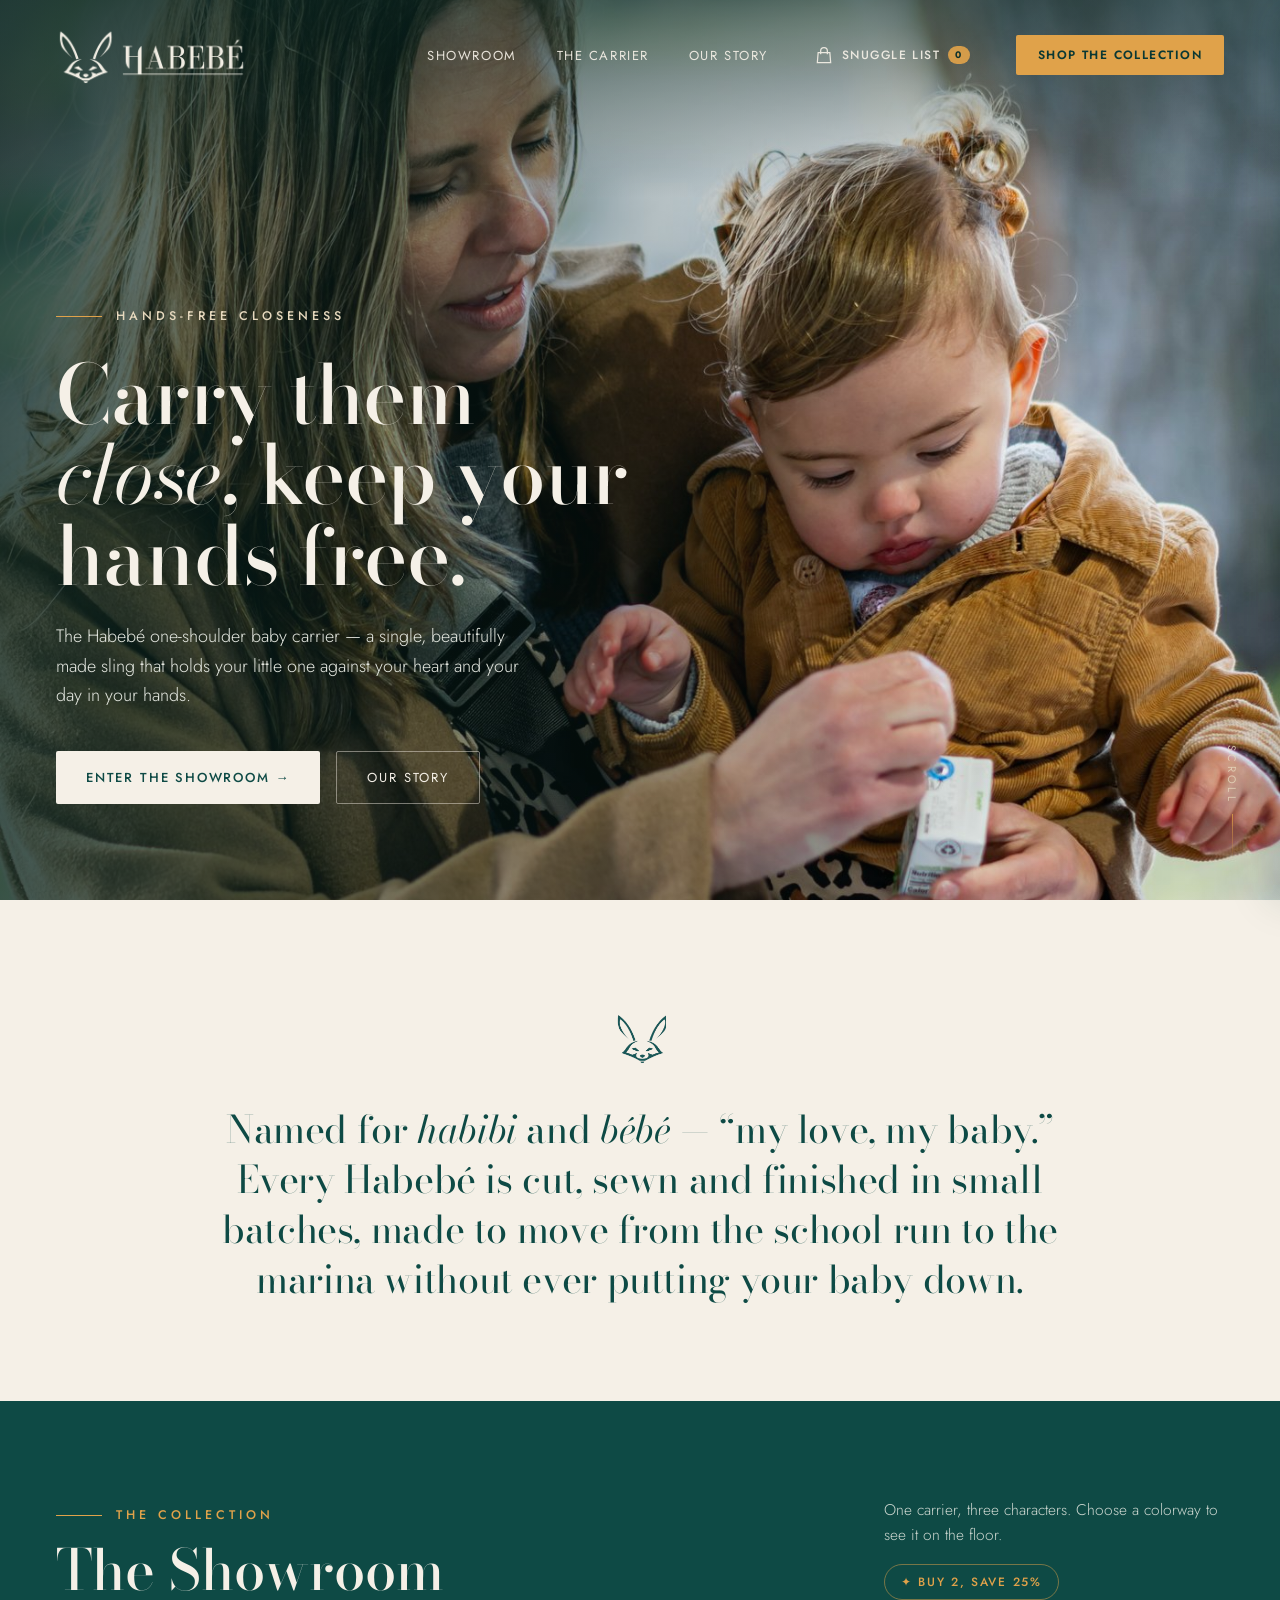
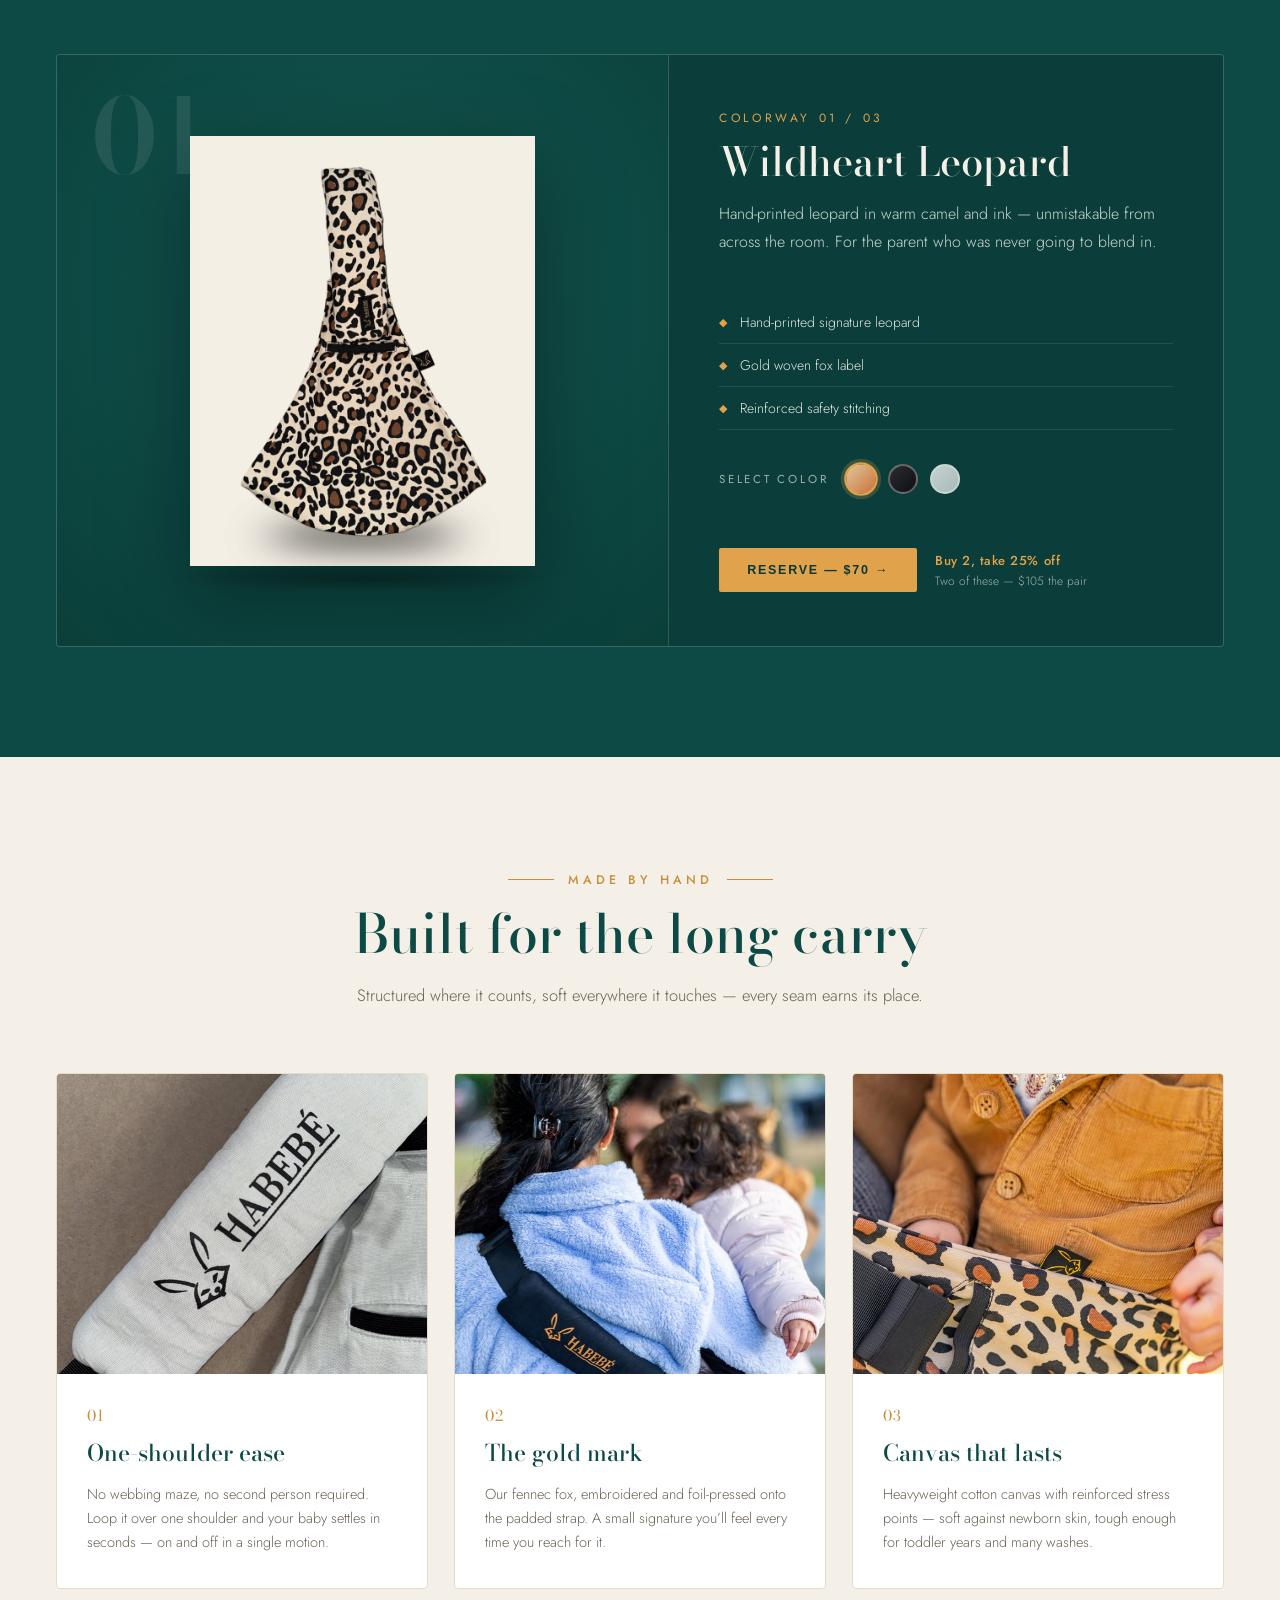
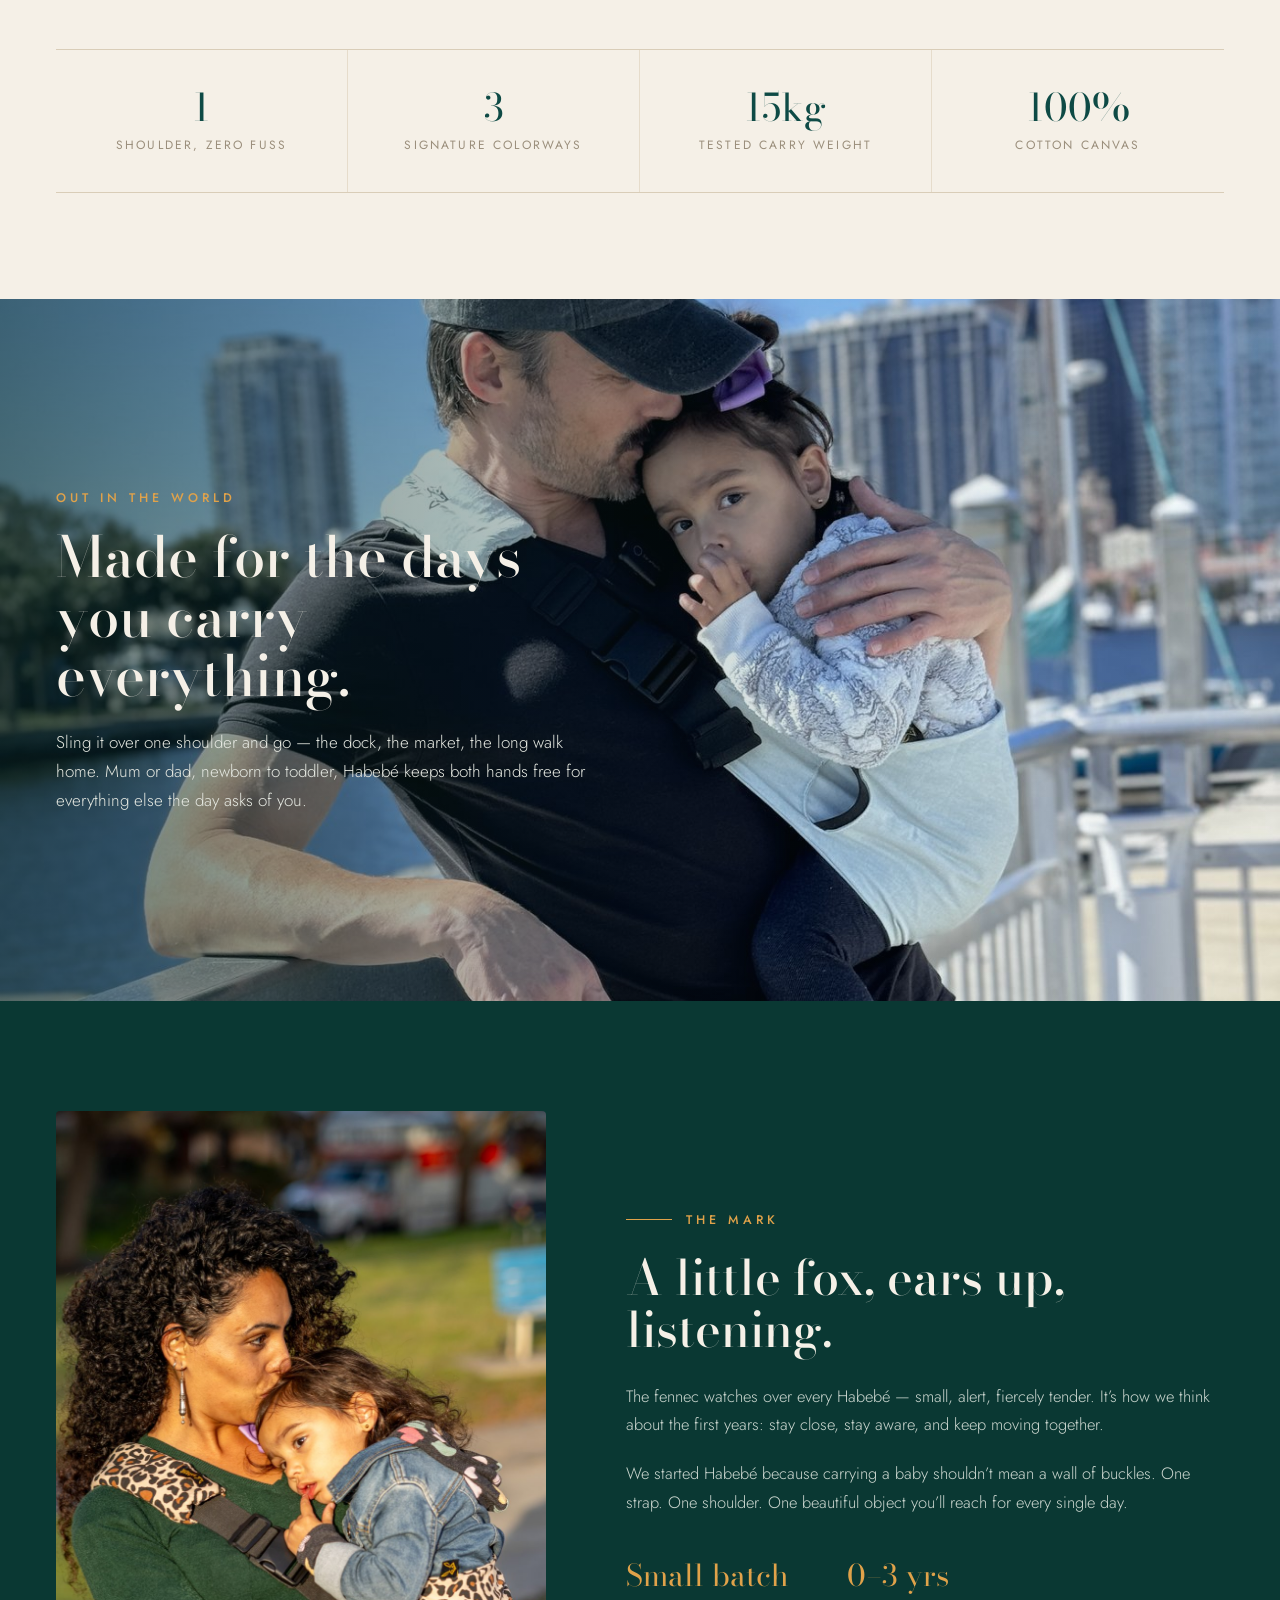
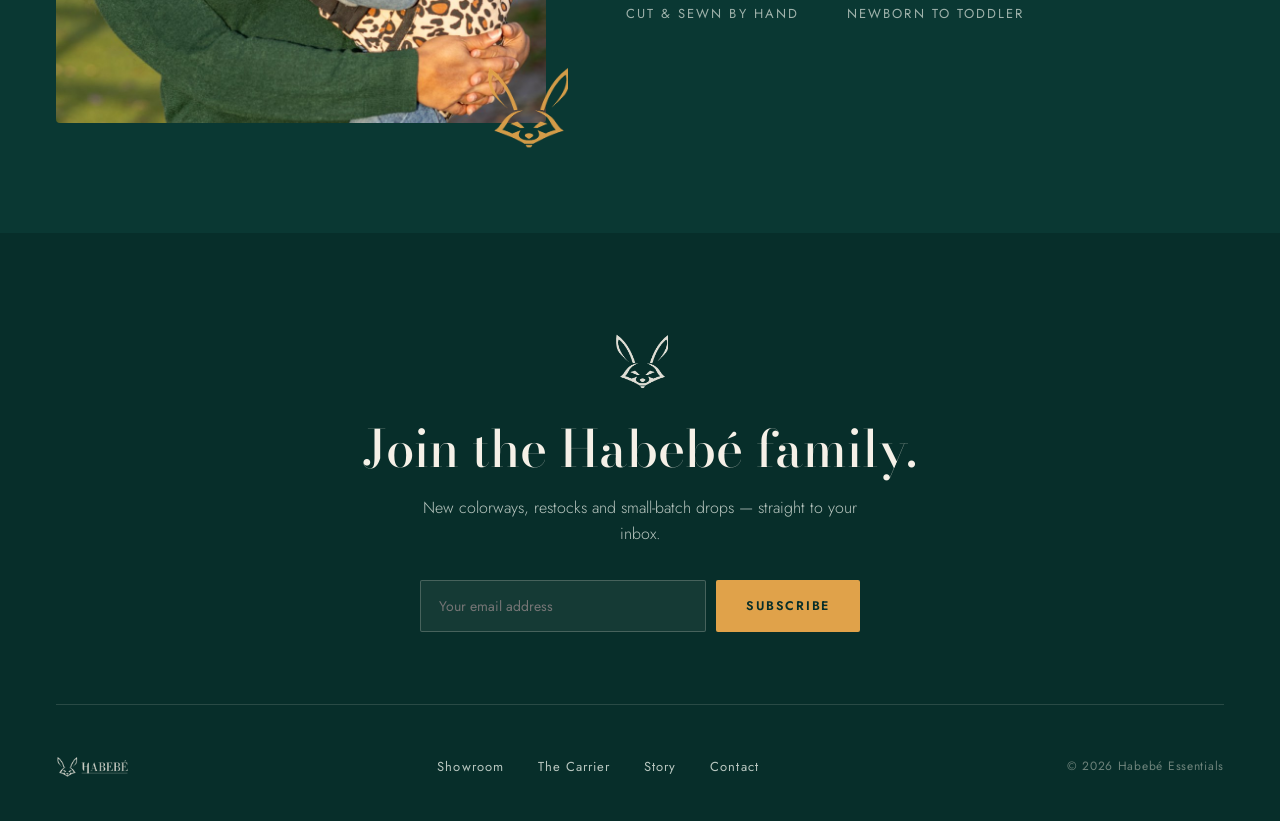
==== index.html @ 987163cb "Install Google Analytics tracking tag" ====
<!DOCTYPE html>
<html lang="en">
<head>
  <!-- Google tag (gtag.js) -->
  <script async src="https://www.googletagmanager.com/gtag/js?id=G-CSY55SZC2Z"></script>
  <script>
    window.dataLayer = window.dataLayer || [];
    function gtag(){dataLayer.push(arguments);}
    gtag('js', new Date());

    gtag('config', 'G-CSY55SZC2Z');
  </script>
  <meta charset="utf-8">
  <meta name="viewport" content="width=device-width, initial-scale=1.0">
  <title>Habebé Essentials | Premium Sling Baby Carriers</title>
  <meta name="description" content="Carry them close, keep your hands free. Discover the Habebé one-shoulder sling baby carrier, crafted in small batches from 100% natural cotton canvas.">
  <link rel="stylesheet" href="style.css">
</head>
<body>

  <!-- Sticky Navigation Header -->
  <nav class="header-nav" id="main-nav">
    <a href="#top" class="nav-logo-link" aria-label="Habebé Essentials Home">
      <img src="images/logo_cream.png" alt="Habebé Essentials Logo" class="nav-logo-img">
    </a>
    <div class="nav-links-wrapper">
      <a href="#showroom" class="nav-link">Showroom</a>
      <a href="#craft" class="nav-link">The Carrier</a>
      <a href="#story" class="nav-link">Our Story</a>
      <button class="cart-toggle-btn" id="cart-drawer-toggle" aria-label="Open Shopping Cart">
        <svg class="cart-icon-svg" viewBox="0 0 24 24">
          <path d="M16 11V7a4 4 0 00-8 0v4M5 9h14l1 12H4L5 9z" />
        </svg>
        <span>Snuggle List</span>
        <span class="cart-badge-count" id="cart-counter-badge">0</span>
      </button>
      <a href="#showroom" class="nav-cta">Shop the collection</a>
    </div>
  </nav>

  <!-- Hero Header Section -->
  <header id="top" class="hero-header">
    <div class="hero-inner">
      <div class="hero-box">
        <div class="hero-line-tag">
          <span class="hero-line"></span>
          <span class="hero-tag-text">Hands-free closeness</span>
        </div>
        <h1 class="hero-title">Carry them<br><em style="font-style:italic;font-weight:400;">close</em>, keep your hands free.</h1>
        <p class="hero-desc">The Habebé one-shoulder baby carrier — a single, beautifully made sling that holds your little one against your heart and your day in your hands.</p>
        <div class="hero-actions">
          <a href="#showroom" class="btn-hero-primary">Enter the showroom →</a>
          <a href="#story" class="btn-hero-secondary">Our story</a>
        </div>
      </div>
    </div>
    <div class="hero-scroll-indicator">
      <span class="hero-scroll-text">Scroll</span>
      <span class="hero-scroll-line"></span>
    </div>
  </header>

  <!-- Intro Statement Section -->
  <section class="intro-sec" data-reveal>
    <div class="intro-inner">
      <img src="images/mark_teal.png" alt="Habebé Mark" class="intro-mark">
      <p class="intro-text">Named for <em style="font-style:italic;">habibi</em> and <em style="font-style:italic;">bébé</em> — “my love, my baby.” Every Habebé is cut, sewn and finished in small batches, made to move from the school run to the marina without ever putting your baby down.</p>
    </div>
  </section>

  <!-- Showroom Section -->
  <section id="showroom" class="showroom-sec">
    <div class="showroom-inner">
      <div class="showroom-header-row" data-reveal>
        <div>
          <div class="showroom-header-title">
            <span class="showroom-header-line"></span>
            <span class="showroom-header-tag">The collection</span>
          </div>
          <h2 class="showroom-title">The Showroom</h2>
        </div>
        <div class="showroom-header-desc-wrapper">
          <p class="showroom-header-desc">One carrier, three characters. Choose a colorway to see it on the floor.</p>
          <span class="showroom-promo-tag">✦ Buy 2, save 25%</span>
        </div>
      </div>

      <div class="showroom-card-layout" data-reveal>
        <!-- Stage Display -->
        <div class="showroom-stage">
          <div class="showroom-shadow"></div>
          <span class="showroom-giant-num" id="product-display-num">01</span>
          <img src="images/prnt-copy.png" alt="Wildheart Leopard carrier" class="showroom-product-img" id="product-display-img">
        </div>
        
        <!-- Detail Control Panel -->
        <div class="showroom-details-pane">
          <span class="showroom-details-tag" id="product-number-tag">Colorway 01 / 03</span>
          <h3 class="showroom-product-title" id="product-title-label">Wildheart Leopard</h3>
          <p class="showroom-product-desc" id="product-desc-label">Hand-printed leopard in warm camel and ink — unmistakable from across the room. For the parent who was never going to blend in.</p>

          <!-- Dynamic Specs Checklist -->
          <div class="showroom-specs-list" id="product-specs-container">
            <div class="showroom-spec-item">
              <span class="showroom-spec-bullet">◆</span>Hand-printed signature leopard
            </div>
            <div class="showroom-spec-item">
              <span class="showroom-spec-bullet">◆</span>Gold woven fox label
            </div>
            <div class="showroom-spec-item">
              <span class="showroom-spec-bullet">◆</span>Reinforced safety stitching
            </div>
          </div>

          <!-- Color Swatch Row -->
          <div class="showroom-swatch-row" style="margin-bottom: 24px;">
            <span class="showroom-select-label">Select Color</span>
            <div class="showroom-swatches-container">
              <button class="showroom-swatch-btn active" data-index="0" title="Wildheart Leopard" style="background: linear-gradient(135deg,#E2C79A,#C8723C); border: 2px solid #E0A24A; box-shadow: 0 0 0 3px rgba(224,162,74,0.22);"></button>
              <button class="showroom-swatch-btn" data-index="1" title="Midnight" style="background: linear-gradient(135deg,#2A2C33,#0E0F12); border: 2px solid rgba(245,240,231,0.35);"></button>
              <button class="showroom-swatch-btn" data-index="2" title="Sage" style="background: linear-gradient(135deg,#C3D2D0,#A7BAB8); border: 2px solid rgba(245,240,231,0.35);"></button>
            </div>
          </div>

          <!-- CTA Reserve Action -->
          <div class="showroom-action-area">
            <button class="showroom-btn-buy" id="showroom-add-to-cart-btn">Reserve — $70 →</button>
            <div class="showroom-pricing-terms">
              <span class="showroom-bundle-terms">Buy 2, take 25% off</span>
              <span class="showroom-bundle-est" id="showroom-bundle-estimate-label">Two of these — $105 the pair</span>
            </div>
          </div>
        </div>
      </div>
    </div>
  </section>

  <!-- Built for the Long Carry (Craft Details) -->
  <section id="craft" class="craft-sec">
    <div class="craft-inner">
      <div class="craft-header" data-reveal>
        <div class="craft-header-tag-row">
          <span class="craft-header-line"></span>
          <span class="craft-header-tag">Made by hand</span>
          <span class="craft-header-line"></span>
        </div>
        <h2 class="craft-title">Built for the long carry</h2>
        <p class="craft-desc">Structured where it counts, soft everywhere it touches — every seam earns its place.</p>
      </div>

      <div class="craft-cards-grid" data-reveal>
        <div class="craft-card">
          <div class="craft-card-img-box" style="background-image: url('images/detail_strap.jpg');"></div>
          <div class="craft-card-details">
            <span class="craft-card-num">01</span>
            <h3 class="craft-card-title">One-shoulder ease</h3>
            <p class="craft-card-body">No webbing maze, no second person required. Loop it over one shoulder and your baby settles in seconds — on and off in a single motion.</p>
          </div>
        </div>

        <div class="craft-card">
          <div class="craft-card-img-box" style="background-image: url('images/detail_back.jpg');"></div>
          <div class="craft-card-details">
            <span class="craft-card-num">02</span>
            <h3 class="craft-card-title">The gold mark</h3>
            <p class="craft-card-body">Our fennec fox, embroidered and foil-pressed onto the padded strap. A small signature you’ll feel every time you reach for it.</p>
          </div>
        </div>

        <div class="craft-card">
          <div class="craft-card-img-box" style="background-image: url('images/detail_leopard.jpg');"></div>
          <div class="craft-card-details">
            <span class="craft-card-num">03</span>
            <h3 class="craft-card-title">Canvas that lasts</h3>
            <p class="craft-card-body">Heavyweight cotton canvas with reinforced stress points — soft against newborn skin, tough enough for toddler years and many washes.</p>
          </div>
        </div>
      </div>

      <!-- Spec stats band -->
      <div class="stats-band" data-reveal>
        <div class="stats-item">
          <div class="stats-key">1</div>
          <div class="stats-val">Shoulder, zero fuss</div>
        </div>
        <div class="stats-item">
          <div class="stats-key">3</div>
          <div class="stats-val">Signature colorways</div>
        </div>
        <div class="stats-item">
          <div class="stats-key">15kg</div>
          <div class="stats-val">Tested carry weight</div>
        </div>
        <div class="stats-item">
          <div class="stats-key">100%</div>
          <div class="stats-val">Cotton canvas</div>
        </div>
      </div>
    </div>
  </section>

  <!-- Lifestyle Block Section -->
  <section class="lifestyle-banner">
    <div class="lifestyle-inner" data-reveal>
      <div class="lifestyle-box">
        <span class="lifestyle-tag">Out in the world</span>
        <h2 class="lifestyle-title">Made for the days you carry everything.</h2>
        <p class="lifestyle-desc">Sling it over one shoulder and go — the dock, the market, the long walk home. Mum or dad, newborn to toddler, Habebé keeps both hands free for everything else the day asks of you.</p>
      </div>
    </div>
  </section>

  <!-- Our Story Section -->
  <section id="story" class="story-sec">
    <div class="story-inner" data-reveal>
      <div class="story-image-box">
        <div class="story-image-canvas"></div>
        <img src="images/mark_gold.png" alt="Habebé Mark Gold" class="story-mark-overlap">
      </div>
      <div class="story-details">
        <div class="story-tag-row">
          <span class="story-tag-line"></span>
          <span class="story-tag-text">The mark</span>
        </div>
        <h2 class="story-title">A little fox, ears up, listening.</h2>
        <p class="story-body-text">The fennec watches over every Habebé — small, alert, fiercely tender. It’s how we think about the first years: stay close, stay aware, and keep moving together.</p>
        <p class="story-body-text">We started Habebé because carrying a baby shouldn’t mean a wall of buckles. One strap. One shoulder. One beautiful object you’ll reach for every single day.</p>
        <div class="story-stats-row">
          <div>
            <div class="story-stat-card-title">Small batch</div>
            <div class="story-stat-card-subtitle">Cut &amp; sewn by hand</div>
          </div>
          <div>
            <div class="story-stat-card-title">0–3 yrs</div>
            <div class="story-stat-card-subtitle">Newborn to toddler</div>
          </div>
        </div>
      </div>
    </div>
  </section>

  <!-- Footer Section & Email Subscribe -->
  <footer class="footer-sec">
    <div class="footer-inner">
      <div class="footer-newsletter-box" data-reveal>
        <img src="images/mark_cream.png" alt="Habebé Mark Cream" class="footer-mark">
        <h2 class="footer-newsletter-title">Join the Habebé family.</h2>
        <p class="footer-newsletter-desc">New colorways, restocks and small-batch drops — straight to your inbox.</p>
        <form class="newsletter-email-form" id="email-subscribe-form">
          <input type="email" placeholder="Your email address" required class="newsletter-email-input" id="newsletter-email">
          <button type="submit" class="newsletter-submit-btn" id="newsletter-submit-label">Subscribe</button>
        </form>
      </div>

      <div class="footer-bottom-row">
        <img src="images/logo_cream.png" alt="Habebé Essentials Logo" class="footer-logo-img">
        <div class="footer-menu-links">
          <a href="#showroom" class="footer-menu-link">Showroom</a>
          <a href="#craft" class="footer-menu-link">The Carrier</a>
          <a href="#story" class="footer-menu-link">Story</a>
          <a href="mailto:hello@habebe.com" class="footer-menu-link">Contact</a>
        </div>
        <span class="footer-copyright">© 2026 Habebé Essentials</span>
      </div>
    </div>
  </footer>

  <!-- Sliding Cart Drawer Container -->
  <div class="cart-drawer-overlay" id="cart-drawer-overlay"></div>
  <div class="cart-drawer" id="cart-drawer-pane">
    <div class="cart-header">
      <h3 class="cart-title">Your Snuggle List</h3>
      <button class="cart-close-btn" id="cart-drawer-close-btn" aria-label="Close Shopping Cart">
        <svg width="24" height="24" viewBox="0 0 24 24" fill="none" stroke="currentColor" stroke-width="2">
          <line x1="18" y1="6" x2="6" y2="18"></line>
          <line x1="6" y1="6" x2="18" y2="18"></line>
        </svg>
      </button>
    </div>

    <!-- Items List container -->
    <div class="cart-items-container" id="cart-items-list-container">
      <!-- Empty Cart Initial state -->
      <div class="cart-empty-state" id="cart-empty-state-view">
        <svg class="cart-empty-svg" viewBox="0 0 24 24" fill="none" stroke="currentColor">
          <path d="M16 11V7a4 4 0 00-8 0v4M5 9h14l1 12H4L5 9z"/>
        </svg>
        <p class="cart-empty-text">Your list is empty. Add a carrier to start snuggling!</p>
        <button class="nav-cta" id="cart-drawer-back-to-shop" style="width: auto;">Browse Colors</button>
      </div>
    </div>

    <!-- Pricing Summary Footer (Dynamically updated) -->
    <div class="cart-footer-pane" id="cart-drawer-footer" style="display: none;">
      <div class="cart-calc-row">
        <span>Subtotal</span>
        <span id="cart-subtotal-val">$0.00</span>
      </div>
      <div class="cart-calc-row discount" id="cart-discount-row-view" style="display: none;">
        <span>Bundle discount (25% off)</span>
        <span id="cart-discount-val">-$0.00</span>
      </div>
      <div class="cart-total-row">
        <span>Total</span>
        <span id="cart-total-val">$0.00</span>
      </div>

      <div class="cart-promo-badge" id="cart-promo-badge-view" style="display: none;">
        <svg class="cart-promo-badge-svg" viewBox="0 0 24 24" fill="none" stroke="currentColor" stroke-width="2">
          <path d="M22 11.08V12a10 10 0 1 1-5.93-9.14M22 4L12 14.01l-3-3"/>
        </svg>
        <span>Bundle deal unlocked! Enter code <strong>BUNDLE25</strong> at Stripe checkout to save 25%.</span>
      </div>

      <button class="btn-checkout" id="cart-drawer-checkout-btn">Checkout with Stripe →</button>
    </div>
  </div>

  <script src="app.js"></script>
</body>
</html>
---- style.css ----
/* style.css - Habebe Showroom Handoff Design Integration */

@import url('https://fonts.googleapis.com/css2?family=Bodoni+Moda:ital,opsz,wght@0,6..96,400;0,6..96,500;0,6..96,600;0,6..96,700;1,6..96,400;1,6..96,500&family=Jost:wght@300;400;500;600;700&display=swap');

:root {
  /* Handoff Color Palette */
  --color-teal-dark: #072E2A;      /* Footer background */
  --color-teal-mid: #0A3833;       /* Story section background / Scroll nav */
  --color-teal-brand: #0E4A45;     /* Main brand teal / Showroom background */
  --color-teal-stage: #15564F;     /* Radial center of showroom stage */
  --color-cream-base: #F5F0E7;     /* Page background / Light cream text selection */
  --color-gold: #E0A24A;           /* Gold highlights / CTA buttons */
  --color-gold-hover: #C58F3C;     /* Hover gold */
  
  /* Text and neutrals */
  --color-text-dark: #1E1B17;
  --color-text-light: #F5F0E7;
  --color-text-muted-dark: #6B6256;
  --color-text-muted-light: #CBD6CF;
  --color-border-light: rgba(245, 240, 231, 0.16);
  --color-border-dark: #E6DCCB;
  
  /* Fonts */
  --font-serif: 'Bodoni Moda', Georgia, serif;
  --font-sans: 'Jost', -apple-system, BlinkMacSystemFont, sans-serif;
  
  /* Transitions */
  --transition-smooth: all 0.4s cubic-bezier(0.16, 1, 0.3, 1);
  --transition-fast: all 0.25s ease;
}

/* Base Styles */
* {
  box-sizing: border-box;
}

html {
  scroll-behavior: smooth;
}

body {
  margin: 0;
  font-family: var(--font-sans);
  color: var(--color-text-dark);
  background-color: var(--color-cream-base);
  overflow-x: hidden;
  -webkit-font-smoothing: antialiased;
}

::selection {
  background: var(--color-teal-brand);
  color: var(--color-cream-base);
}

/* Animations */
@keyframes habFloat {
  0%, 100% { transform: translateY(0); }
  50% { transform: translateY(-10px); }
}

/* Custom Scrollbar */
::-webkit-scrollbar {
  width: 8px;
}

::-webkit-scrollbar-track {
  background: var(--color-cream-base);
}

::-webkit-scrollbar-thumb {
  background: var(--color-gold-hover);
  border-radius: 4px;
}

::-webkit-scrollbar-thumb:hover {
  background: var(--color-teal-brand);
}

/* Floating Elements & Scroll Reveals */
[data-reveal] {
  opacity: 0;
  transform: translateY(28px);
  transition: opacity 1.1s cubic-bezier(.2, .7, .2, 1), transform 1.1s cubic-bezier(.2, .7, .2, 1);
}

[data-reveal].revealed {
  opacity: 1;
  transform: none;
}

/* Navigation Header */
.header-nav {
  position: fixed;
  top: 0;
  left: 0;
  right: 0;
  z-index: 100;
  display: flex;
  align-items: center;
  justify-content: space-between;
  padding: 26px 56px;
  background: transparent;
  border-bottom: 1px solid transparent;
  transition: padding .35s ease, background .35s ease, border-color .35s ease;
}

.header-nav.scrolled {
  padding: 15px 56px;
  background: rgba(14, 74, 69, 0.97);
  backdrop-filter: blur(8px);
  -webkit-backdrop-filter: blur(8px);
  border-bottom: 1px solid rgba(245, 240, 231, 0.12);
}

.nav-logo-link {
  display: flex;
  align-items: center;
  gap: 14px;
  text-decoration: none;
}

.nav-logo-img {
  height: 58px;
  width: 191px;
  display: block;
  object-fit: contain;
  transition: height 0.35s ease;
}

.header-nav.scrolled .nav-logo-img {
  height: 48px;
}

.nav-links-wrapper {
  display: flex;
  align-items: center;
  gap: 40px;
}

.nav-link {
  color: #F5F0E7;
  text-decoration: none;
  font-size: 13px;
  letter-spacing: 0.12em;
  text-transform: uppercase;
  font-weight: 400;
  opacity: 0.92;
  transition: opacity 0.25s ease;
}

.nav-link:hover {
  opacity: 1;
}

.nav-cta {
  color: #0A3833;
  background: var(--color-gold);
  text-decoration: none;
  font-size: 12px;
  letter-spacing: 0.12em;
  text-transform: uppercase;
  font-weight: 600;
  padding: 11px 22px;
  border-radius: 2px;
  border: none;
  cursor: pointer;
  transition: background 0.3s, color 0.3s;
}

.nav-cta:hover {
  background: #F5F0E7;
  color: #0E4A45;
}

.cart-toggle-btn {
  background: none;
  border: none;
  cursor: pointer;
  color: #F5F0E7;
  display: flex;
  align-items: center;
  gap: 8px;
  font-family: var(--font-sans);
  font-size: 12px;
  letter-spacing: 0.12em;
  text-transform: uppercase;
  font-weight: 500;
  opacity: 0.92;
  transition: opacity 0.25s ease;
}

.cart-toggle-btn:hover {
  opacity: 1;
}

.cart-icon-svg {
  width: 20px;
  height: 20px;
  fill: none;
  stroke: currentColor;
  stroke-width: 1.5;
}

.cart-badge-count {
  background-color: var(--color-gold);
  color: #072E2A;
  font-size: 9.5px;
  font-weight: 700;
  padding: 2px 7px;
  border-radius: 99px;
  display: inline-block;
}

/* Hero Section */
.hero-header {
  position: relative;
  min-height: 100vh;
  display: flex;
  align-items: flex-end;
  background-image: linear-gradient(180deg, rgba(10,38,33,0.55) 0%, rgba(10,38,33,0) 22%), 
                    linear-gradient(90deg, rgba(10,38,33,0.78) 0%, rgba(10,38,33,0.34) 42%, rgba(10,38,33,0.05) 75%), 
                    url('images/life_tender.jpg');
  background-size: cover;
  background-position: 60% 28%;
}

.hero-inner {
  max-width: 1320px;
  margin: 0 auto;
  width: 100%;
  padding: 0 56px 96px;
}

.hero-box {
  max-width: 620px;
}

.hero-line-tag {
  display: flex;
  align-items: center;
  gap: 14px;
  margin-bottom: 30px;
}

.hero-line {
  width: 46px;
  height: 1px;
  background: var(--color-gold);
  display: block;
}

.hero-tag-text {
  font-size: 12.5px;
  letter-spacing: 0.32em;
  text-transform: uppercase;
  color: #E7D9BE;
  font-weight: 500;
}

.hero-title {
  font-family: var(--font-serif);
  font-weight: 500;
  color: #F5F0E7;
  font-size: clamp(46px, 6.4vw, 90px);
  line-height: 0.98;
  margin: 0 0 26px;
  letter-spacing: -0.01em;
}

.hero-title em {
  font-style: italic;
  font-weight: 400;
}

.hero-desc {
  font-size: 18px;
  line-height: 1.65;
  color: #E4E7E0;
  max-width: 480px;
  margin: 0 0 40px;
  font-weight: 300;
}

.hero-actions {
  display: flex;
  gap: 16px;
  flex-wrap: wrap;
}

.btn-hero-primary {
  display: inline-flex;
  align-items: center;
  gap: 10px;
  background: #F5F0E7;
  color: #0E4A45;
  padding: 16px 30px;
  border-radius: 2px;
  text-decoration: none;
  font-size: 13px;
  letter-spacing: 0.14em;
  text-transform: uppercase;
  font-weight: 500;
  transition: background .3s, color .3s;
}

.btn-hero-primary:hover {
  background: var(--color-gold);
  color: #0A3833;
}

.btn-hero-secondary {
  display: inline-flex;
  align-items: center;
  gap: 10px;
  border: 1px solid rgba(245,240,231,0.45);
  color: #F5F0E7;
  padding: 16px 30px;
  border-radius: 2px;
  text-decoration: none;
  font-size: 13px;
  letter-spacing: 0.14em;
  text-transform: uppercase;
  font-weight: 400;
  transition: border-color .3s;
}

.btn-hero-secondary:hover {
  border-color: #F5F0E7;
}

.hero-scroll-indicator {
  position: absolute;
  right: 40px;
  bottom: 40px;
  display: flex;
  flex-direction: column;
  align-items: center;
  gap: 10px;
  opacity: 0.8;
}

.hero-scroll-text {
  writing-mode: vertical-rl;
  font-size: 11px;
  letter-spacing: 0.3em;
  text-transform: uppercase;
  color: #E7D9BE;
}

.hero-scroll-line {
  width: 1px;
  height: 46px;
  background: linear-gradient(var(--color-gold), transparent);
}

/* Intro Section */
.intro-sec {
  background: var(--color-cream-base);
  padding: 110px 56px 96px;
  text-align: center;
}

.intro-inner {
  max-width: 880px;
  margin: 0 auto;
}

.intro-mark {
  height: 54px;
  width: auto;
  margin-bottom: 34px;
  opacity: 0.9;
}

.intro-text {
  font-family: var(--font-serif);
  font-weight: 400;
  font-size: clamp(24px, 3vw, 38px);
  line-height: 1.32;
  color: var(--color-teal-brand);
  margin: 0;
  letter-spacing: -0.01em;
}

.intro-text em {
  font-style: italic;
}

/* Showroom Section */
.showroom-sec {
  background: var(--color-teal-brand);
  color: var(--color-text-light);
  padding: 96px 56px 110px;
  position: relative;
}

.showroom-inner {
  max-width: 1320px;
  margin: 0 auto;
}

.showroom-header-row {
  display: flex;
  align-items: flex-end;
  justify-content: space-between;
  flex-wrap: wrap;
  gap: 20px;
  margin-bottom: 54px;
}

.showroom-header-title {
  display: flex;
  align-items: center;
  gap: 14px;
  margin-bottom: 18px;
}

.showroom-header-line {
  width: 46px;
  height: 1px;
  background: var(--color-gold);
  display: block;
}

.showroom-header-tag {
  font-size: 12.5px;
  letter-spacing: 0.32em;
  text-transform: uppercase;
  color: var(--color-gold);
  font-weight: 500;
}

.showroom-title {
  font-family: var(--font-serif);
  font-weight: 500;
  font-size: clamp(34px, 4.4vw, 60px);
  line-height: 1.02;
  margin: 0;
  color: #F5F0E7;
}

.showroom-header-desc-wrapper {
  max-width: 340px;
}

.showroom-header-desc {
  font-size: 15.5px;
  line-height: 1.65;
  color: var(--color-text-muted-light);
  font-weight: 300;
  margin: 0 0 16px;
}

.showroom-promo-tag {
  display: inline-flex;
  align-items: center;
  gap: 8px;
  border: 1px solid rgba(224, 162, 74, 0.5);
  color: var(--color-gold);
  padding: 8px 16px;
  border-radius: 999px;
  font-size: 12px;
  letter-spacing: 0.14em;
  text-transform: uppercase;
  font-weight: 500;
}

.showroom-card-layout {
  display: grid;
  grid-template-columns: 1.05fr 0.95fr;
  gap: 0;
  border: 1px solid rgba(245, 240, 231, 0.16);
  border-radius: 4px;
  overflow: hidden;
  background: rgba(255, 255, 255, 0.02);
}

/* Stage & Floating Carrier */
.showroom-stage {
  position: relative;
  min-height: 560px;
  display: flex;
  align-items: center;
  justify-content: center;
  padding: 40px;
  background: radial-gradient(circle at 50% 38%, var(--color-teal-stage) 0%, var(--color-teal-brand) 55%, #0A3E39 100%);
  border-right: 1px solid rgba(245, 240, 231, 0.16);
}

.showroom-shadow {
  position: absolute;
  inset: auto 0 9%;
  height: 30px;
  background: radial-gradient(ellipse at center, rgba(0,0,0,0.28), transparent 70%);
  margin: 0 18%;
}

.showroom-giant-num {
  position: absolute;
  top: 30px;
  left: 34px;
  font-family: var(--font-serif);
  font-size: 104px;
  line-height: 1;
  color: rgba(245, 240, 231, 0.10);
  font-weight: 600;
  user-select: none;
}

.showroom-product-img {
  max-height: 430px;
  max-width: 74%;
  width: auto;
  object-fit: contain;
  filter: drop-shadow(0 30px 44px rgba(0,0,0,0.4));
  animation: habFloat 7s ease-in-out infinite;
  position: relative;
  z-index: 1;
  transition: opacity 0.3s ease, transform 0.3s ease;
}

/* Detail Area */
.showroom-details-pane {
  padding: 54px 50px;
  display: flex;
  flex-direction: column;
  justify-content: center;
  background: #0B3E3A;
}

.showroom-details-tag {
  font-size: 12px;
  letter-spacing: 0.3em;
  text-transform: uppercase;
  color: var(--color-gold);
  margin-bottom: 14px;
}

.showroom-product-title {
  font-family: var(--font-serif);
  font-weight: 500;
  font-size: 40px;
  line-height: 1.04;
  margin: 0 0 18px;
  color: #F5F0E7;
}

.showroom-product-desc {
  font-size: 16px;
  line-height: 1.7;
  color: var(--color-text-muted-light);
  font-weight: 300;
  margin: 0 0 30px;
  min-height: 82px;
}

/* Specs list */
.showroom-specs-list {
  display: flex;
  flex-direction: column;
  gap: 11px;
  margin-bottom: 34px;
}

.showroom-spec-item {
  display: flex;
  align-items: center;
  gap: 13px;
  font-size: 14px;
  color: #E4E7E0;
  font-weight: 300;
  border-bottom: 1px solid rgba(245, 240, 231, 0.10);
  padding-bottom: 11px;
}

.showroom-spec-bullet {
  color: var(--color-gold);
  font-size: 11px;
}

/* Swatches selector */
.showroom-swatch-row {
  display: flex;
  align-items: center;
  gap: 18px;
}

.showroom-select-label {
  font-size: 11.5px;
  letter-spacing: 0.24em;
  text-transform: uppercase;
  color: #9FB2AB;
}

.showroom-swatches-container {
  display: flex;
  gap: 12px;
}

.showroom-swatch-btn {
  width: 30px;
  height: 30px;
  border-radius: 50%;
  cursor: pointer;
  outline: none;
  padding: 0;
  transition: transform .25s, box-shadow .25s, border-color .25s;
}

.showroom-swatch-btn:hover {
  transform: scale(1.08);
}

.showroom-swatch-btn.active {
  border: 2px solid var(--color-gold);
  box-shadow: 0 0 0 3px rgba(224, 162, 74, 0.22);
  transform: scale(1.12);
}

/* Size selector for showroom details */
.showroom-size-row {
  display: flex;
  align-items: center;
  gap: 18px;
  margin-top: 24px;
}

.showroom-size-btn-group {
  display: flex;
  gap: 8px;
}

.showroom-size-btn {
  background: rgba(255, 255, 255, 0.04);
  border: 1px solid rgba(245, 240, 231, 0.15);
  color: #CBD6CF;
  width: 34px;
  height: 34px;
  border-radius: 50%;
  font-size: 11px;
  font-weight: 500;
  cursor: pointer;
  display: flex;
  align-items: center;
  justify-content: center;
  transition: var(--transition-fast);
}

.showroom-size-btn:hover {
  border-color: var(--color-gold);
  color: var(--color-gold);
}

.showroom-size-btn.active {
  background-color: var(--color-gold);
  border-color: var(--color-gold);
  color: #0A3833;
  font-weight: 600;
}

/* Action Area */
.showroom-action-area {
  margin-top: 30px;
  display: flex;
  align-items: center;
  gap: 18px;
  flex-wrap: wrap;
}

.showroom-btn-buy {
  display: inline-flex;
  align-items: center;
  gap: 10px;
  background: var(--color-gold);
  color: #0A3833;
  padding: 15px 28px;
  border-radius: 2px;
  text-decoration: none;
  font-size: 12.5px;
  letter-spacing: 0.14em;
  text-transform: uppercase;
  font-weight: 600;
  border: none;
  cursor: pointer;
  transition: background .3s, color .3s;
}

.showroom-btn-buy:hover {
  background: #F5F0E7;
  color: #0E4A45;
}

.showroom-pricing-terms {
  display: flex;
  flex-direction: column;
  gap: 2px;
}

.showroom-bundle-terms {
  font-size: 13px;
  letter-spacing: 0.04em;
  color: var(--color-gold);
  font-weight: 500;
}

.showroom-bundle-est {
  font-size: 12px;
  color: #9FB2AB;
  font-weight: 300;
}

/* Built for the Long Carry (Craft Details) */
.craft-sec {
  background: var(--color-cream-base);
  padding: 106px 56px;
}

.craft-inner {
  max-width: 1320px;
  margin: 0 auto;
}

.craft-header {
  text-align: center;
  max-width: 680px;
  margin: 0 auto 64px;
}

.craft-header-tag-row {
  display: inline-flex;
  align-items: center;
  gap: 14px;
  margin-bottom: 18px;
}

.craft-header-line {
  width: 46px;
  height: 1px;
  background: var(--color-gold-hover);
  display: block;
}

.craft-header-tag {
  font-size: 12.5px;
  letter-spacing: 0.32em;
  text-transform: uppercase;
  color: var(--color-gold-hover);
  font-weight: 500;
}

.craft-title {
  font-family: var(--font-serif);
  font-weight: 500;
  font-size: clamp(32px, 4.2vw, 56px);
  line-height: 1.04;
  margin: 0 0 18px;
  color: var(--color-teal-brand);
}

.craft-desc {
  font-size: 16.5px;
  line-height: 1.7;
  color: var(--color-text-muted-dark);
  font-weight: 300;
  margin: 0;
}

.craft-cards-grid {
  display: grid;
  grid-template-columns: repeat(3, 1fr);
  gap: 26px;
}

.craft-card {
  background: #FFFFFF;
  border: 1px solid var(--color-border-dark);
  border-radius: 4px;
  overflow: hidden;
  display: flex;
  flex-direction: column;
  transition: var(--transition-smooth);
}

.craft-card:hover {
  transform: translateY(-5px);
  box-shadow: 0 10px 24px rgba(107, 98, 86, 0.08);
  border-color: var(--color-gold-hover);
}

.craft-card-img-box {
  height: 300px;
  background-size: cover;
  background-position: center;
}

.craft-card-details {
  padding: 30px 30px 34px;
}

.craft-card-num {
  font-family: var(--font-serif);
  font-size: 15px;
  color: var(--color-gold-hover);
  letter-spacing: 0.04em;
}

.craft-card-title {
  font-family: var(--font-serif);
  font-weight: 500;
  font-size: 23px;
  margin: 8px 0 12px;
  color: var(--color-teal-brand);
}

.craft-card-body {
  font-size: 14.5px;
  line-height: 1.66;
  color: var(--color-text-muted-dark);
  font-weight: 300;
  margin: 0;
}

/* Stats band */
.stats-band {
  margin-top: 60px;
  display: grid;
  grid-template-columns: repeat(4, 1fr);
  gap: 0;
  border-top: 1px solid #D9CDB8;
  border-bottom: 1px solid #D9CDB8;
}

.stats-item {
  padding: 38px 26px;
  border-right: 1px solid var(--color-border-dark);
  text-align: center;
}

.stats-item:last-child {
  border-right: none;
}

.stats-key {
  font-family: var(--font-serif);
  font-size: 38px;
  line-height: 1;
  color: var(--color-teal-brand);
  margin-bottom: 10px;
}

.stats-val {
  font-size: 12px;
  letter-spacing: 0.18em;
  text-transform: uppercase;
  color: #9A8E7B;
}

/* Lifestyle Parallax-style Block */
.lifestyle-banner {
  position: relative;
  min-height: 78vh;
  display: flex;
  align-items: center;
  background-image: linear-gradient(90deg, rgba(10,38,33,0.62), rgba(10,38,33,0.12) 60%, transparent), 
                    url('images/life_marina.jpg');
  background-size: cover;
  background-position: 50% 32%;
}

.lifestyle-inner {
  max-width: 1320px;
  margin: 0 auto;
  width: 100%;
  padding: 0 56px;
}

.lifestyle-box {
  max-width: 540px;
}

.lifestyle-tag {
  font-size: 12.5px;
  letter-spacing: 0.32em;
  text-transform: uppercase;
  color: var(--color-gold);
  font-weight: 500;
}

.lifestyle-title {
  font-family: var(--font-serif);
  font-weight: 500;
  font-size: clamp(32px, 4.4vw, 58px);
  line-height: 1.05;
  margin: 20px 0 22px;
  color: #F5F0E7;
}

.lifestyle-desc {
  font-size: 17px;
  line-height: 1.7;
  color: #E4E7E0;
  font-weight: 300;
  margin: 0;
}

/* Story Section */
.story-sec {
  background: var(--color-teal-mid);
  color: var(--color-text-light);
  padding: 110px 56px;
}

.story-inner {
  max-width: 1180px;
  margin: 0 auto;
  display: grid;
  grid-template-columns: 0.9fr 1.1fr;
  gap: 80px;
  align-items: center;
}

.story-image-box {
  position: relative;
}

.story-image-canvas {
  aspect-ratio: 4/5;
  background-image: url('images/story_mother.jpg');
  background-size: cover;
  background-position: center 20%;
  border-radius: 4px;
}

.story-mark-overlap {
  position: absolute;
  bottom: -26px;
  right: -22px;
  height: 90px;
  width: auto;
  opacity: 0.95;
}

.story-details {
  /* left blank for padding */
}

.story-tag-row {
  display: flex;
  align-items: center;
  gap: 14px;
  margin-bottom: 22px;
}

.story-tag-line {
  width: 46px;
  height: 1px;
  background: var(--color-gold);
  display: block;
}

.story-tag-text {
  font-size: 12.5px;
  letter-spacing: 0.32em;
  text-transform: uppercase;
  color: var(--color-gold);
  font-weight: 500;
}

.story-title {
  font-family: var(--font-serif);
  font-weight: 500;
  font-size: clamp(30px, 3.8vw, 50px);
  line-height: 1.08;
  margin: 0 0 26px;
}

.story-body-text {
  font-size: 16.5px;
  line-height: 1.74;
  color: var(--color-text-muted-light);
  font-weight: 300;
  margin: 0 0 20px;
}

.story-stats-row {
  display: flex;
  gap: 48px;
  flex-wrap: wrap;
  margin-top: 36px;
}

.story-stat-card-title {
  font-family: var(--font-serif);
  font-size: 30px;
  color: var(--color-gold);
}

.story-stat-card-subtitle {
  font-size: 13px;
  letter-spacing: 0.16em;
  text-transform: uppercase;
  color: #9FB2AB;
  margin-top: 6px;
}

/* Footer Section */
.footer-sec {
  background: var(--color-teal-dark);
  color: var(--color-text-light);
  padding: 96px 56px 44px;
}

.footer-inner {
  max-width: 1180px;
  margin: 0 auto;
}

.footer-newsletter-box {
  text-align: center;
  border-bottom: 1px solid rgba(245, 240, 231, 0.14);
  padding-bottom: 72px;
  margin-bottom: 50px;
}

.footer-mark {
  height: 60px;
  width: auto;
  margin-bottom: 26px;
  opacity: 0.92;
}

.footer-newsletter-title {
  font-family: var(--font-serif);
  font-weight: 500;
  font-size: clamp(30px, 4vw, 52px);
  line-height: 1.06;
  margin: 0 auto 20px;
  max-width: 680px;
}

.footer-newsletter-desc {
  font-size: 16px;
  line-height: 1.6;
  color: #B9C7C0;
  font-weight: 300;
  margin: 0 auto 34px;
  max-width: 440px;
}

.newsletter-email-form {
  display: flex;
  gap: 10px;
  max-width: 440px;
  margin: 0 auto;
  flex-wrap: wrap;
  justify-content: center;
}

.newsletter-email-input {
  flex: 1;
  min-width: 220px;
  background: rgba(245, 240, 231, 0.06);
  border: 1px solid rgba(245, 240, 231, 0.22);
  color: #F5F0E7;
  padding: 15px 18px;
  border-radius: 2px;
  font-family: var(--font-sans);
  font-size: 14px;
  outline: none;
  transition: border-color 0.25s ease;
}

.newsletter-email-input:focus {
  border-color: var(--color-gold);
}

.newsletter-submit-btn {
  background: var(--color-gold);
  color: var(--color-teal-dark);
  border: none;
  padding: 15px 30px;
  border-radius: 2px;
  font-family: var(--font-sans);
  font-size: 12.5px;
  letter-spacing: 0.14em;
  text-transform: uppercase;
  font-weight: 600;
  cursor: pointer;
  transition: background .3s;
}

.newsletter-submit-btn:hover {
  background: #F5F0E7;
  color: var(--color-teal-dark);
}

.footer-bottom-row {
  display: flex;
  align-items: center;
  justify-content: space-between;
  flex-wrap: wrap;
  gap: 24px;
}

.footer-logo-img {
  height: 22px;
  width: auto;
  opacity: 0.9;
}

.footer-menu-links {
  display: flex;
  gap: 34px;
  flex-wrap: wrap;
}

.footer-menu-link {
  color: #B9C7C0;
  text-decoration: none;
  font-size: 13px;
  letter-spacing: 0.08em;
}

.footer-menu-link:hover {
  color: var(--color-text-light);
}

.footer-copyright {
  color: #6E837B;
  font-size: 12px;
  letter-spacing: 0.06em;
}

/* Interactive Cart Drawer - Custom Handoff Theme */
.cart-drawer-overlay {
  position: fixed;
  top: 0;
  left: 0;
  width: 100%;
  height: 100%;
  background: rgba(7, 46, 42, 0.4);
  backdrop-filter: blur(4px);
  -webkit-backdrop-filter: blur(4px);
  z-index: 200;
  opacity: 0;
  visibility: hidden;
  transition: var(--transition-smooth);
}

.cart-drawer-overlay.open {
  opacity: 1;
  visibility: visible;
}

.cart-drawer {
  position: fixed;
  top: 0;
  right: 0;
  width: 480px;
  max-width: 100%;
  height: 100%;
  background: var(--color-cream-base);
  z-index: 201;
  box-shadow: -10px 0 40px rgba(7, 46, 42, 0.15);
  transform: translateX(100%);
  transition: var(--transition-smooth);
  display: flex;
  flex-direction: column;
  font-family: var(--font-sans);
}

.cart-drawer.open {
  transform: translateX(0);
}

.cart-header {
  padding: 2.5rem 2rem 1.5rem;
  border-bottom: 1px solid var(--color-border-dark);
  display: flex;
  justify-content: space-between;
  align-items: center;
}

.cart-title {
  font-family: var(--font-serif);
  font-size: 1.8rem;
  color: var(--color-teal-brand);
  margin: 0;
}

.cart-close-btn {
  background: none;
  border: none;
  cursor: pointer;
  color: var(--color-text-muted-dark);
  padding: 0.5rem;
  display: flex;
  align-items: center;
  justify-content: center;
  transition: var(--transition-fast);
}

.cart-close-btn:hover {
  color: var(--color-teal-brand);
  transform: rotate(90deg);
}

.cart-items-container {
  flex: 1;
  overflow-y: auto;
  padding: 2rem;
  display: flex;
  flex-direction: column;
  gap: 1.25rem;
}

.cart-empty-state {
  text-align: center;
  margin: auto;
  color: var(--color-text-muted-dark);
  padding: 2rem;
}

.cart-empty-svg {
  width: 48px;
  height: 48px;
  stroke: var(--color-gold-hover);
  stroke-width: 1.25;
  margin-bottom: 1rem;
}

.cart-empty-text {
  font-size: 15px;
  margin-bottom: 1.5rem;
  font-weight: 300;
}

/* Cart Item Styling */
.cart-item {
  display: flex;
  gap: 1.25rem;
  background: #FFFFFF;
  padding: 1.25rem;
  border: 1px solid var(--color-border-dark);
  border-radius: 4px;
}

.cart-item-img {
  width: 70px;
  height: 70px;
  object-fit: cover;
  border-radius: 2px;
  background: var(--color-cream-base);
}

.cart-item-info {
  flex: 1;
  display: flex;
  flex-direction: column;
  justify-content: space-between;
}

.cart-item-title {
  font-family: var(--font-serif);
  font-size: 1.2rem;
  color: var(--color-teal-brand);
  margin: 0 0 4px;
  font-weight: 500;
}

.cart-item-meta {
  font-size: 11px;
  color: var(--color-text-muted-dark);
  text-transform: uppercase;
  letter-spacing: 0.05em;
  margin-bottom: 8px;
}

.cart-item-row {
  display: flex;
  justify-content: space-between;
  align-items: center;
}

.cart-item-price {
  font-weight: 600;
  font-size: 14.5px;
  color: var(--color-text-dark);
}

.cart-item-remove-btn {
  background: none;
  border: none;
  cursor: pointer;
  color: var(--color-text-muted-dark);
  font-size: 0.8rem;
  text-decoration: underline;
  padding: 0;
}

.cart-item-remove-btn:hover {
  color: #c93b2b;
}

/* Footer Section of Drawer */
.cart-footer-pane {
  padding: 2rem;
  background: #FFFFFF;
  border-top: 1px solid var(--color-border-dark);
}

.cart-calc-row {
  display: flex;
  justify-content: space-between;
  margin-bottom: 0.75rem;
  font-size: 14px;
  color: var(--color-text-muted-dark);
}

.cart-calc-row.discount {
  color: #1E6B5D;
  font-weight: 500;
}

.cart-total-row {
  display: flex;
  justify-content: space-between;
  font-family: var(--font-serif);
  font-size: 1.6rem;
  color: var(--color-teal-brand);
  border-top: 1px solid var(--color-border-dark);
  padding-top: 1.25rem;
  margin-bottom: 1.5rem;
  font-weight: 500;
}

.cart-promo-badge {
  background: #EFF6F4;
  border: 1px dashed #1E6B5D;
  border-radius: 2px;
  padding: 0.75rem 1rem;
  margin-bottom: 1.5rem;
  display: flex;
  gap: 0.5rem;
  align-items: center;
  color: #1E6B5D;
  font-size: 12px;
  font-weight: 500;
}

.cart-promo-badge-svg {
  width: 16px;
  height: 16px;
}

.btn-checkout {
  width: 100%;
  display: inline-flex;
  align-items: center;
  justify-content: center;
  background: var(--color-gold);
  color: #0A3833;
  padding: 16px;
  border-radius: 2px;
  font-size: 13px;
  letter-spacing: 0.12em;
  text-transform: uppercase;
  font-weight: 600;
  border: none;
  cursor: pointer;
  transition: var(--transition-fast);
}

.btn-checkout:hover {
  background: var(--color-teal-brand);
  color: #FFFFFF;
}

/* Responsive Media Queries */
@media (max-width: 1024px) {
  .header-nav {
    padding: 20px 30px;
  }
  .header-nav.scrolled {
    padding: 12px 30px;
  }
  .hero-inner {
    padding: 0 30px 60px;
  }
  .showroom-sec {
    padding: 72px 30px;
  }
  .showroom-card-layout {
    grid-template-columns: 1fr;
  }
  .showroom-stage {
    border-right: none;
    border-bottom: 1px solid rgba(245, 240, 231, 0.16);
    min-height: 460px;
  }
  .craft-sec {
    padding: 72px 30px;
  }
  .craft-cards-grid {
    grid-template-columns: 1fr;
    gap: 30px;
  }
  .stats-band {
    grid-template-columns: repeat(2, 1fr);
  }
  .stats-item:nth-child(2) {
    border-right: none;
  }
  .stats-item:nth-child(3) {
    border-top: 1px solid var(--color-border-dark);
  }
  .stats-item:nth-child(4) {
    border-top: 1px solid var(--color-border-dark);
    border-right: none;
  }
  .story-sec {
    padding: 72px 30px;
  }
  .story-inner {
    grid-template-columns: 1fr;
    gap: 50px;
  }
  .footer-sec {
    padding: 72px 30px 30px;
  }
}

@media (max-width: 768px) {
  .nav-links-wrapper {
    display: none; /* Mobile menu fallback can be triggered */
  }
  .hero-title {
    font-size: clamp(36px, 10vw, 56px);
  }
  .stats-band {
    grid-template-columns: 1fr;
  }
  .stats-item {
    border-right: none;
    border-bottom: 1px solid var(--color-border-dark);
  }
  .stats-item:last-child {
    border-bottom: none;
  }
  .footer-bottom-row {
    flex-direction: column;
    gap: 20px;
    align-items: flex-start;
  }
}
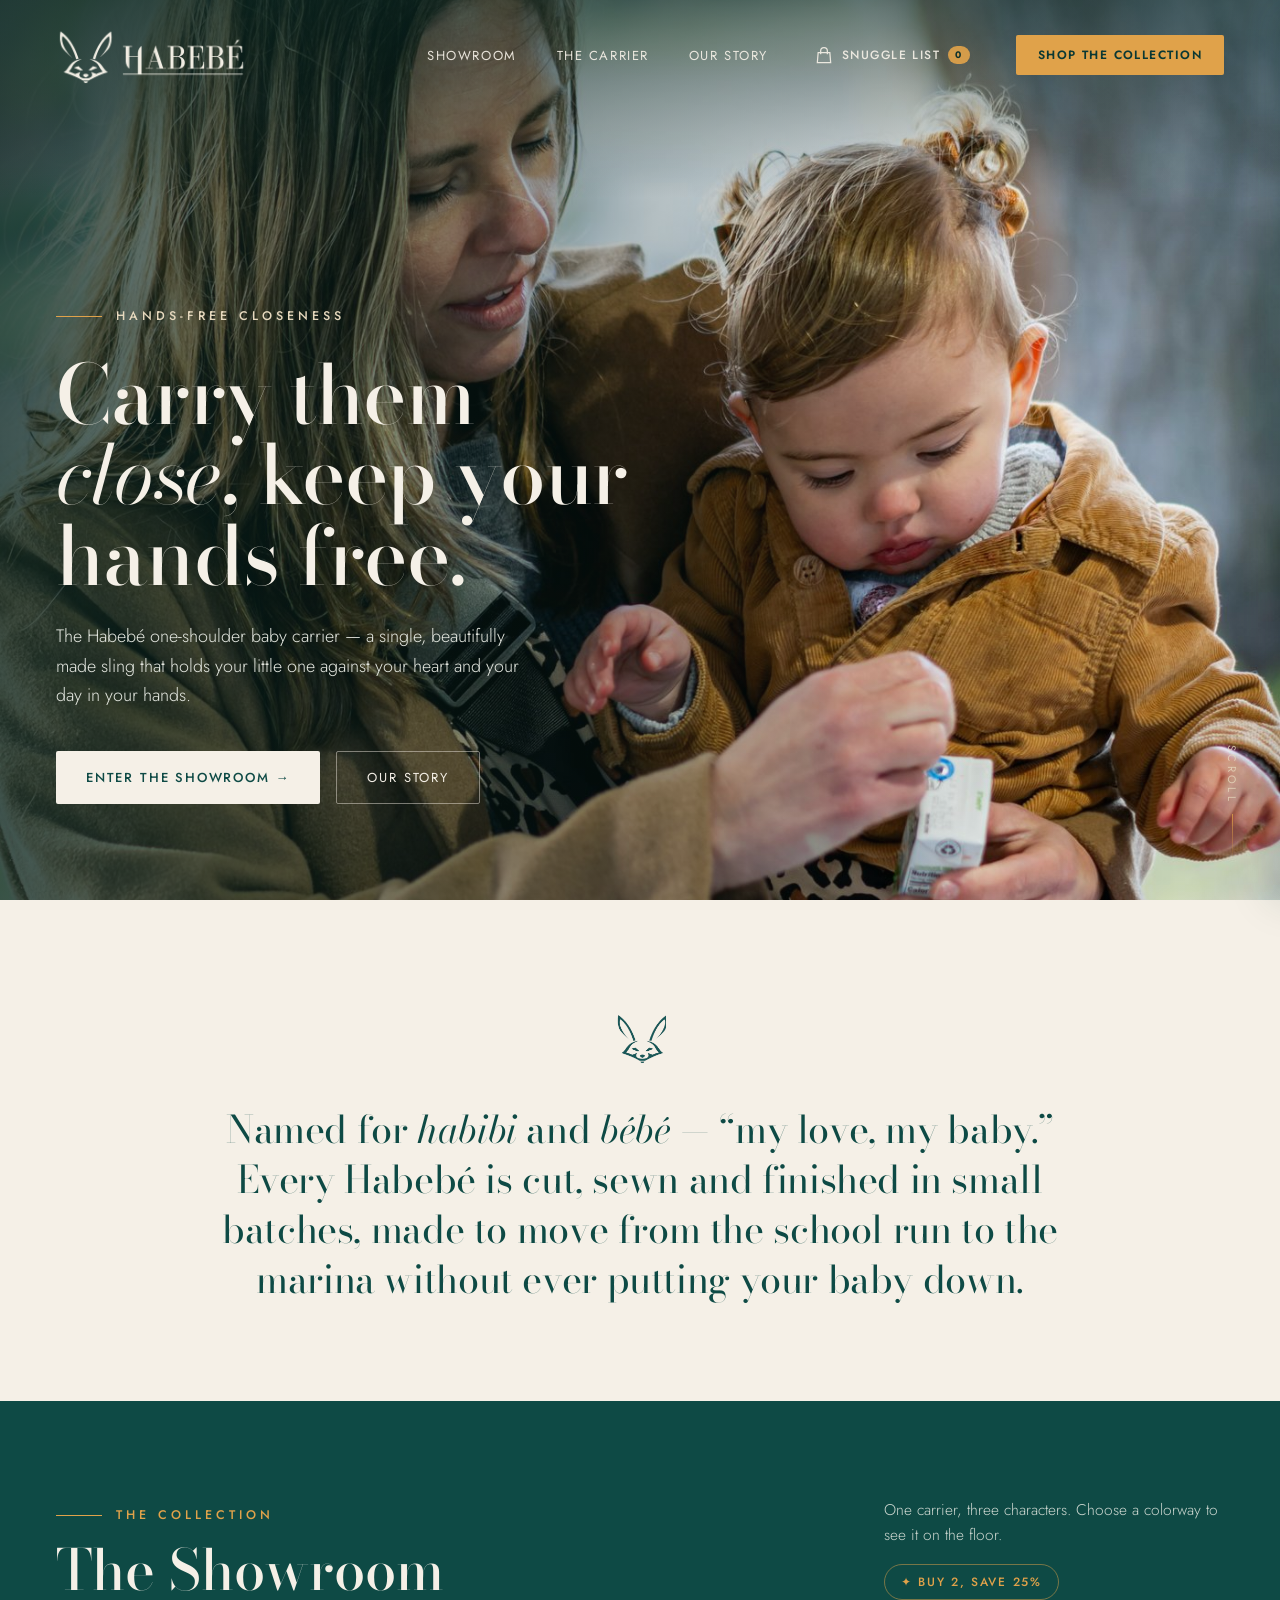
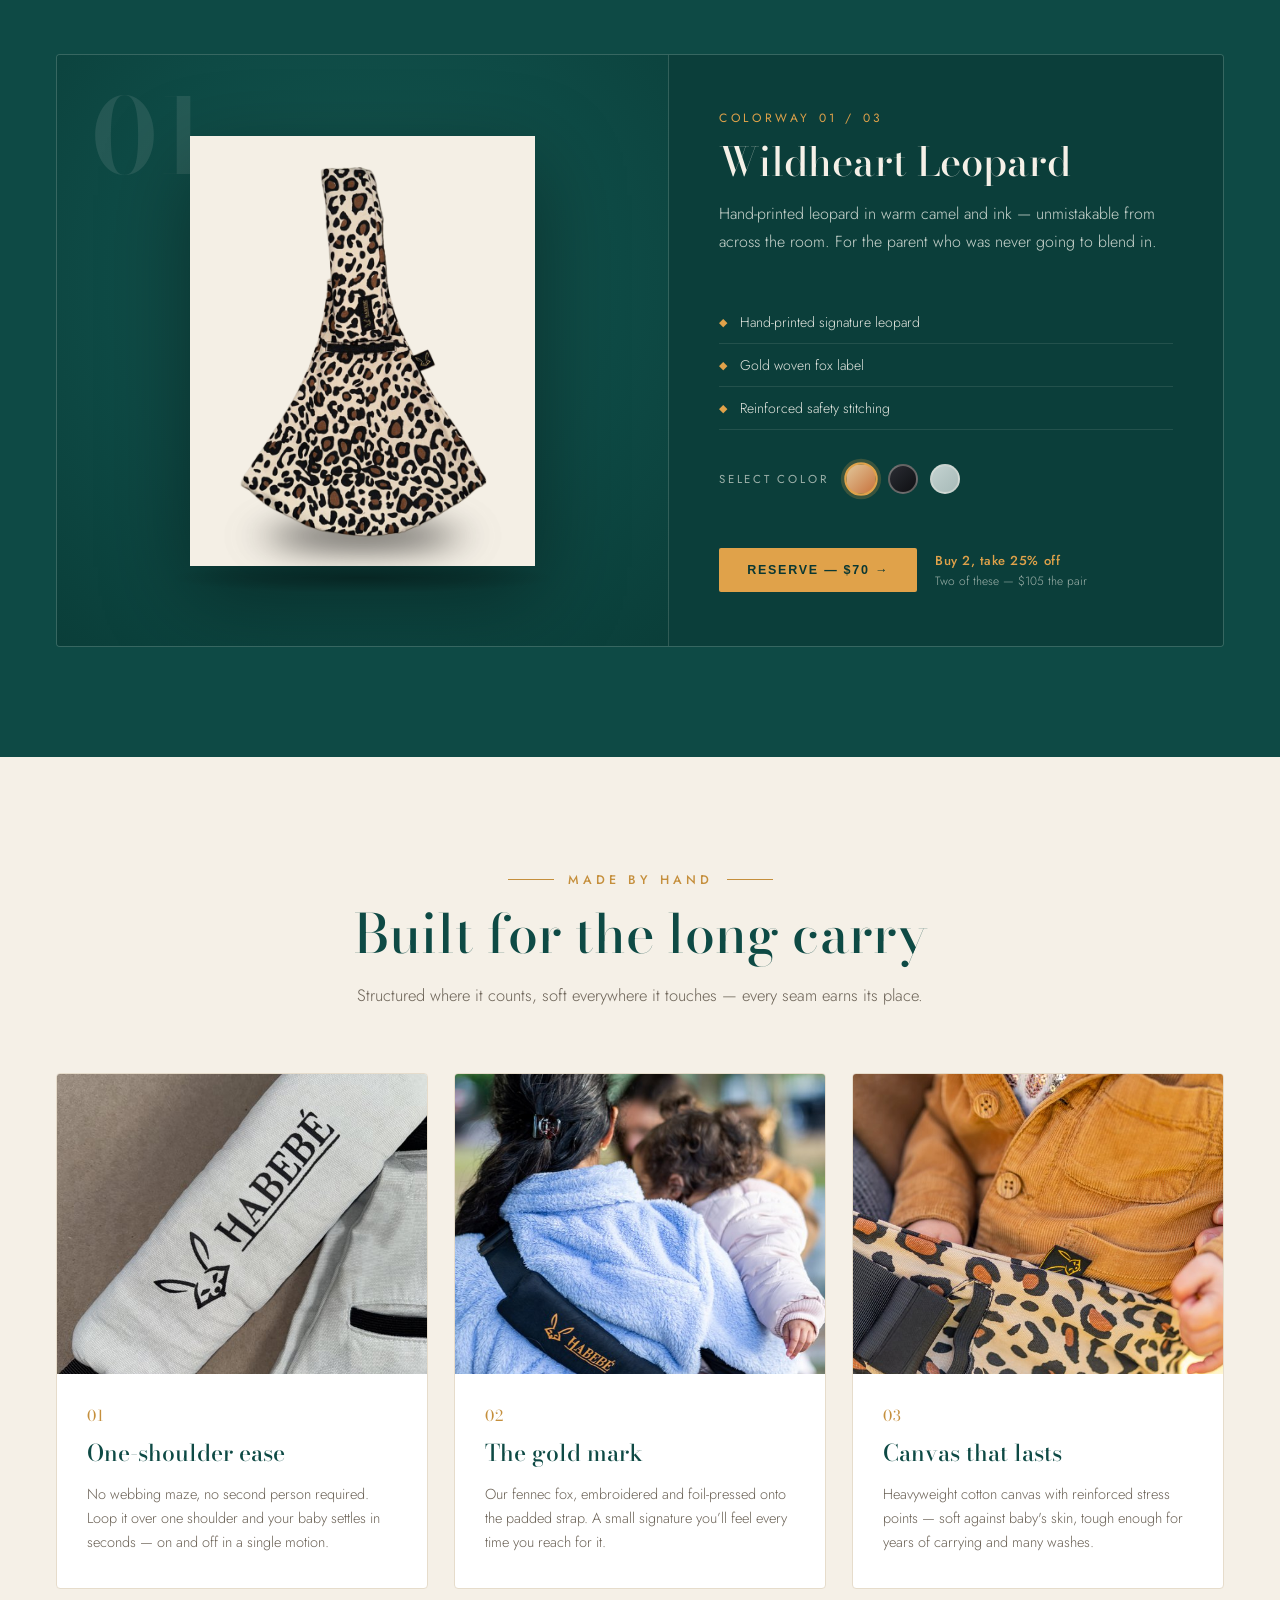
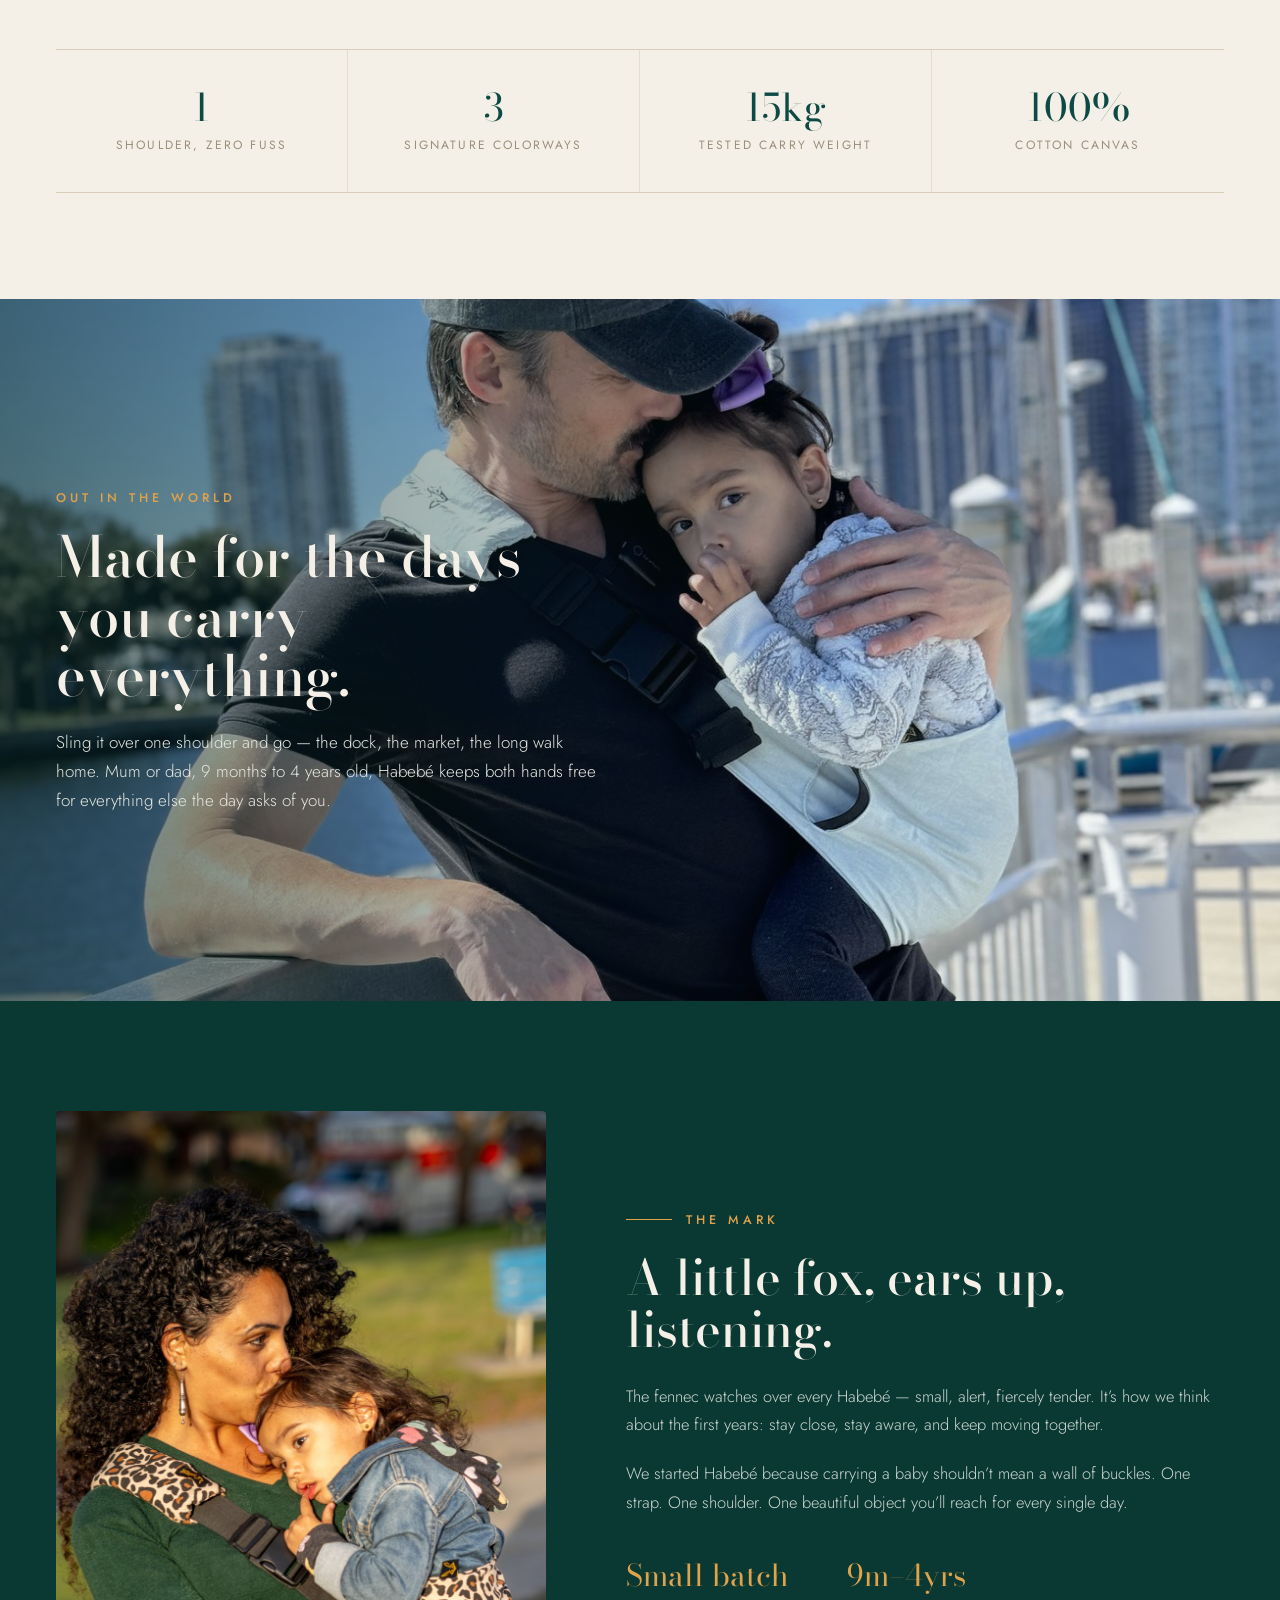
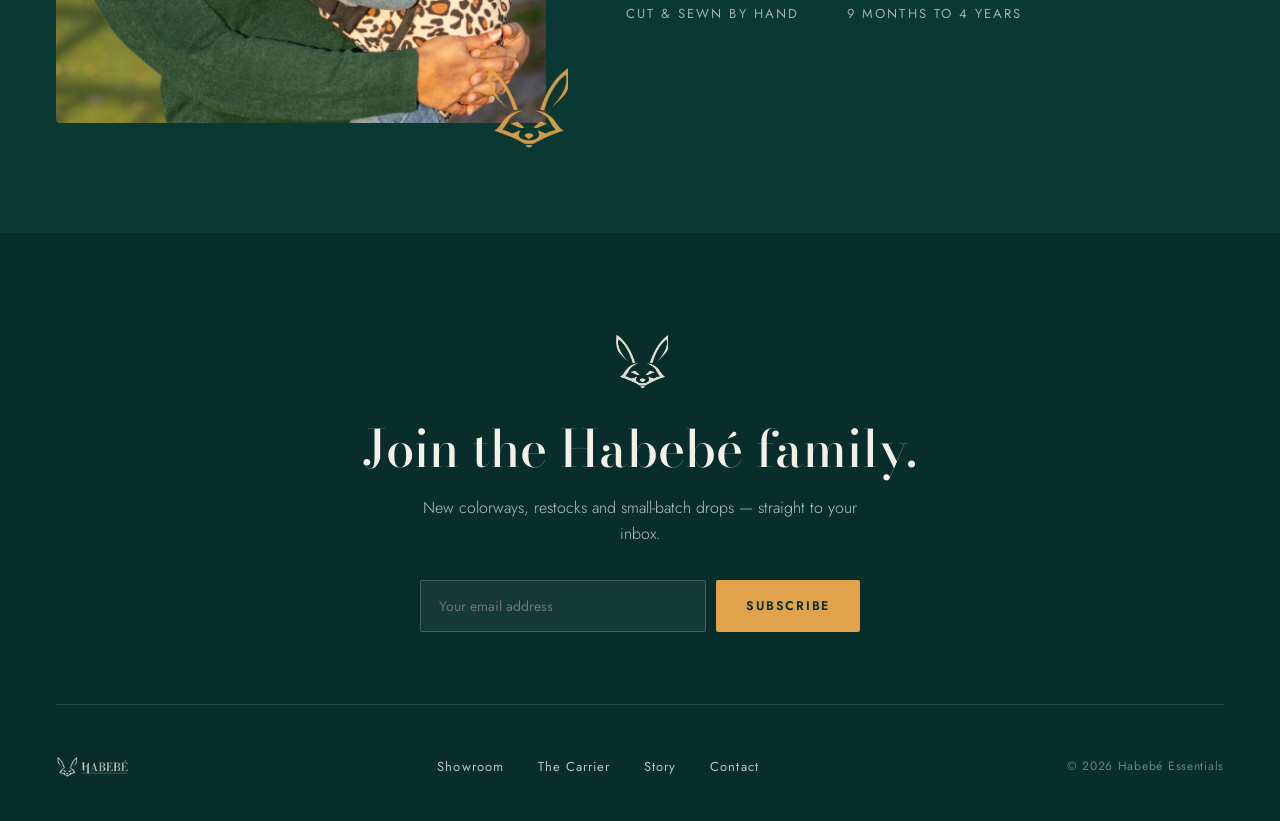
==== commit e07071d0: "Update carrier age range from 0-3 yrs to 9 months to 4 years old" ====
--- a/index.html
+++ b/index.html
@@ -172,7 +172,7 @@
           <div class="craft-card-details">
             <span class="craft-card-num">03</span>
             <h3 class="craft-card-title">Canvas that lasts</h3>
-            <p class="craft-card-body">Heavyweight cotton canvas with reinforced stress points — soft against newborn skin, tough enough for toddler years and many washes.</p>
+            <p class="craft-card-body">Heavyweight cotton canvas with reinforced stress points — soft against baby's skin, tough enough for years of carrying and many washes.</p>
           </div>
         </div>
       </div>
@@ -205,7 +205,7 @@
       <div class="lifestyle-box">
         <span class="lifestyle-tag">Out in the world</span>
         <h2 class="lifestyle-title">Made for the days you carry everything.</h2>
-        <p class="lifestyle-desc">Sling it over one shoulder and go — the dock, the market, the long walk home. Mum or dad, newborn to toddler, Habebé keeps both hands free for everything else the day asks of you.</p>
+        <p class="lifestyle-desc">Sling it over one shoulder and go — the dock, the market, the long walk home. Mum or dad, 9 months to 4 years old, Habebé keeps both hands free for everything else the day asks of you.</p>
       </div>
     </div>
   </section>
@@ -231,8 +231,8 @@
             <div class="story-stat-card-subtitle">Cut &amp; sewn by hand</div>
           </div>
           <div>
-            <div class="story-stat-card-title">0–3 yrs</div>
-            <div class="story-stat-card-subtitle">Newborn to toddler</div>
+            <div class="story-stat-card-title">9m–4yrs</div>
+            <div class="story-stat-card-subtitle">9 months to 4 years</div>
           </div>
         </div>
       </div>
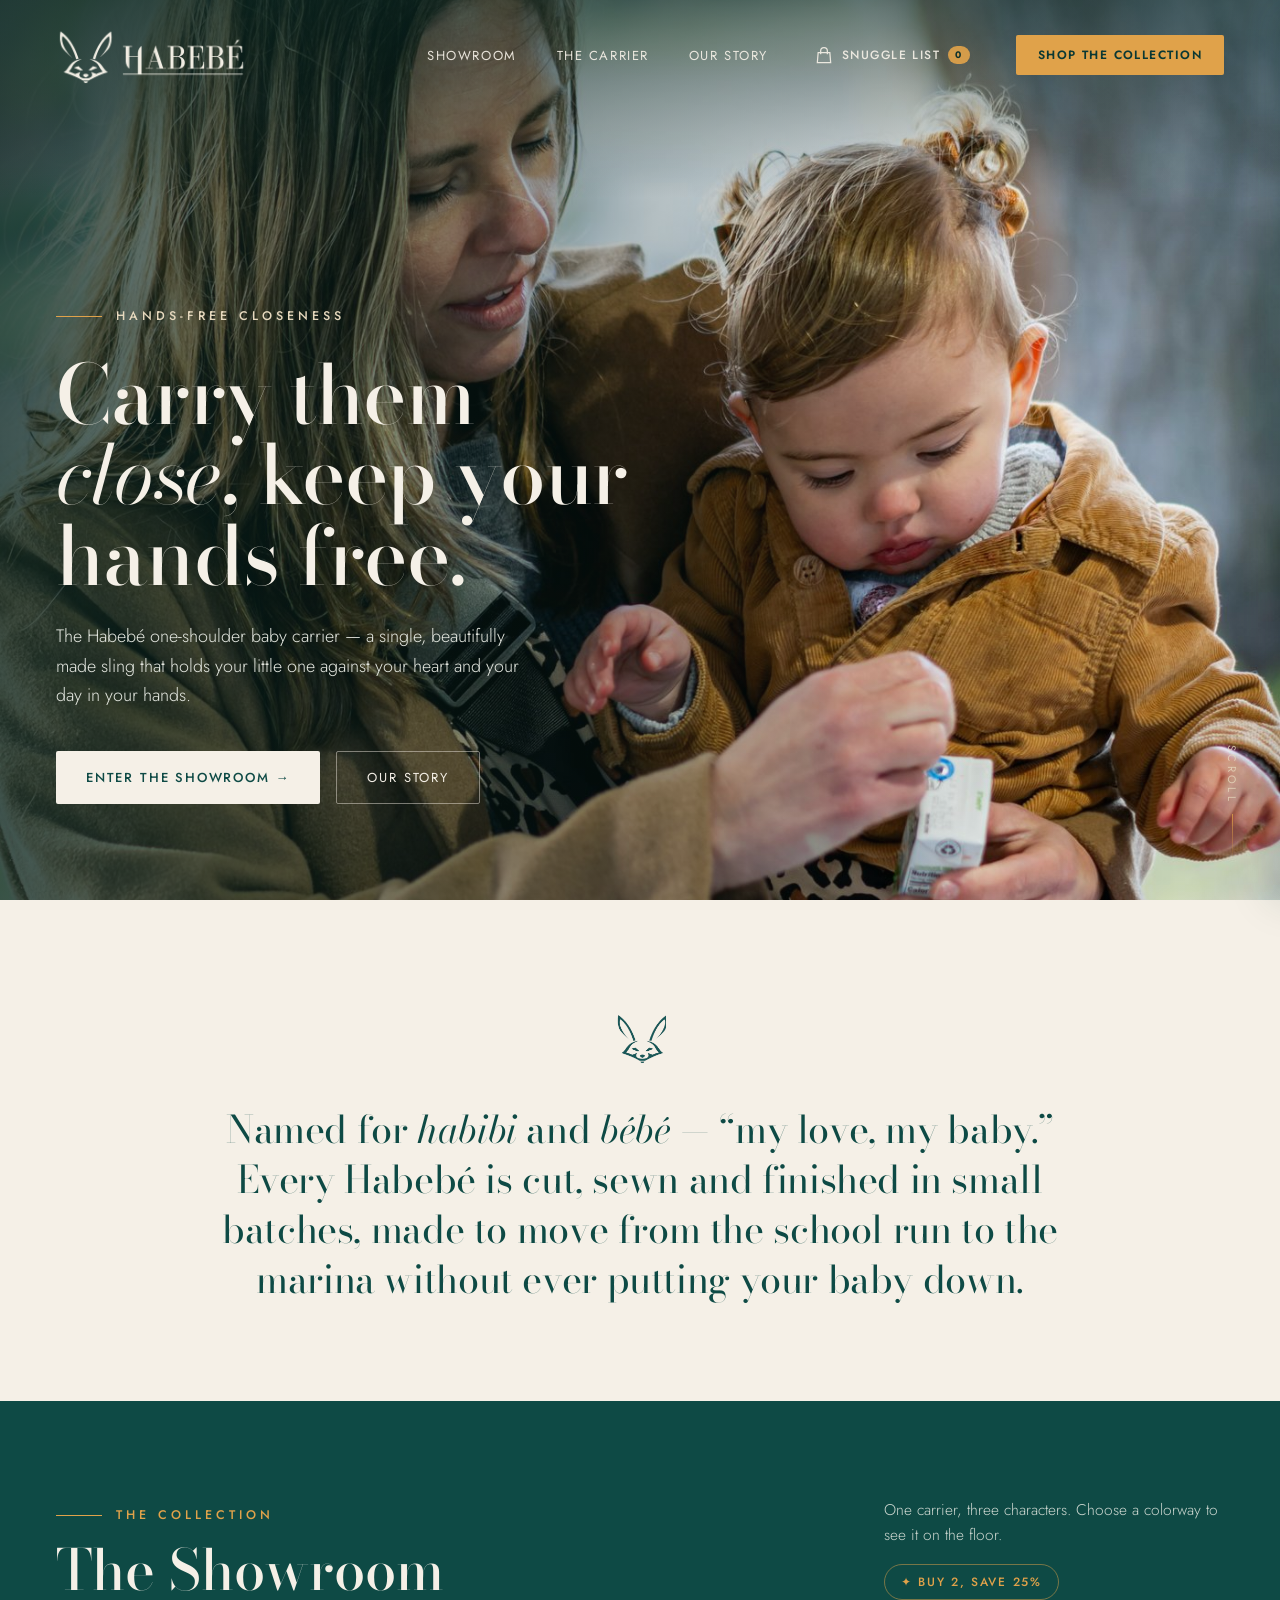
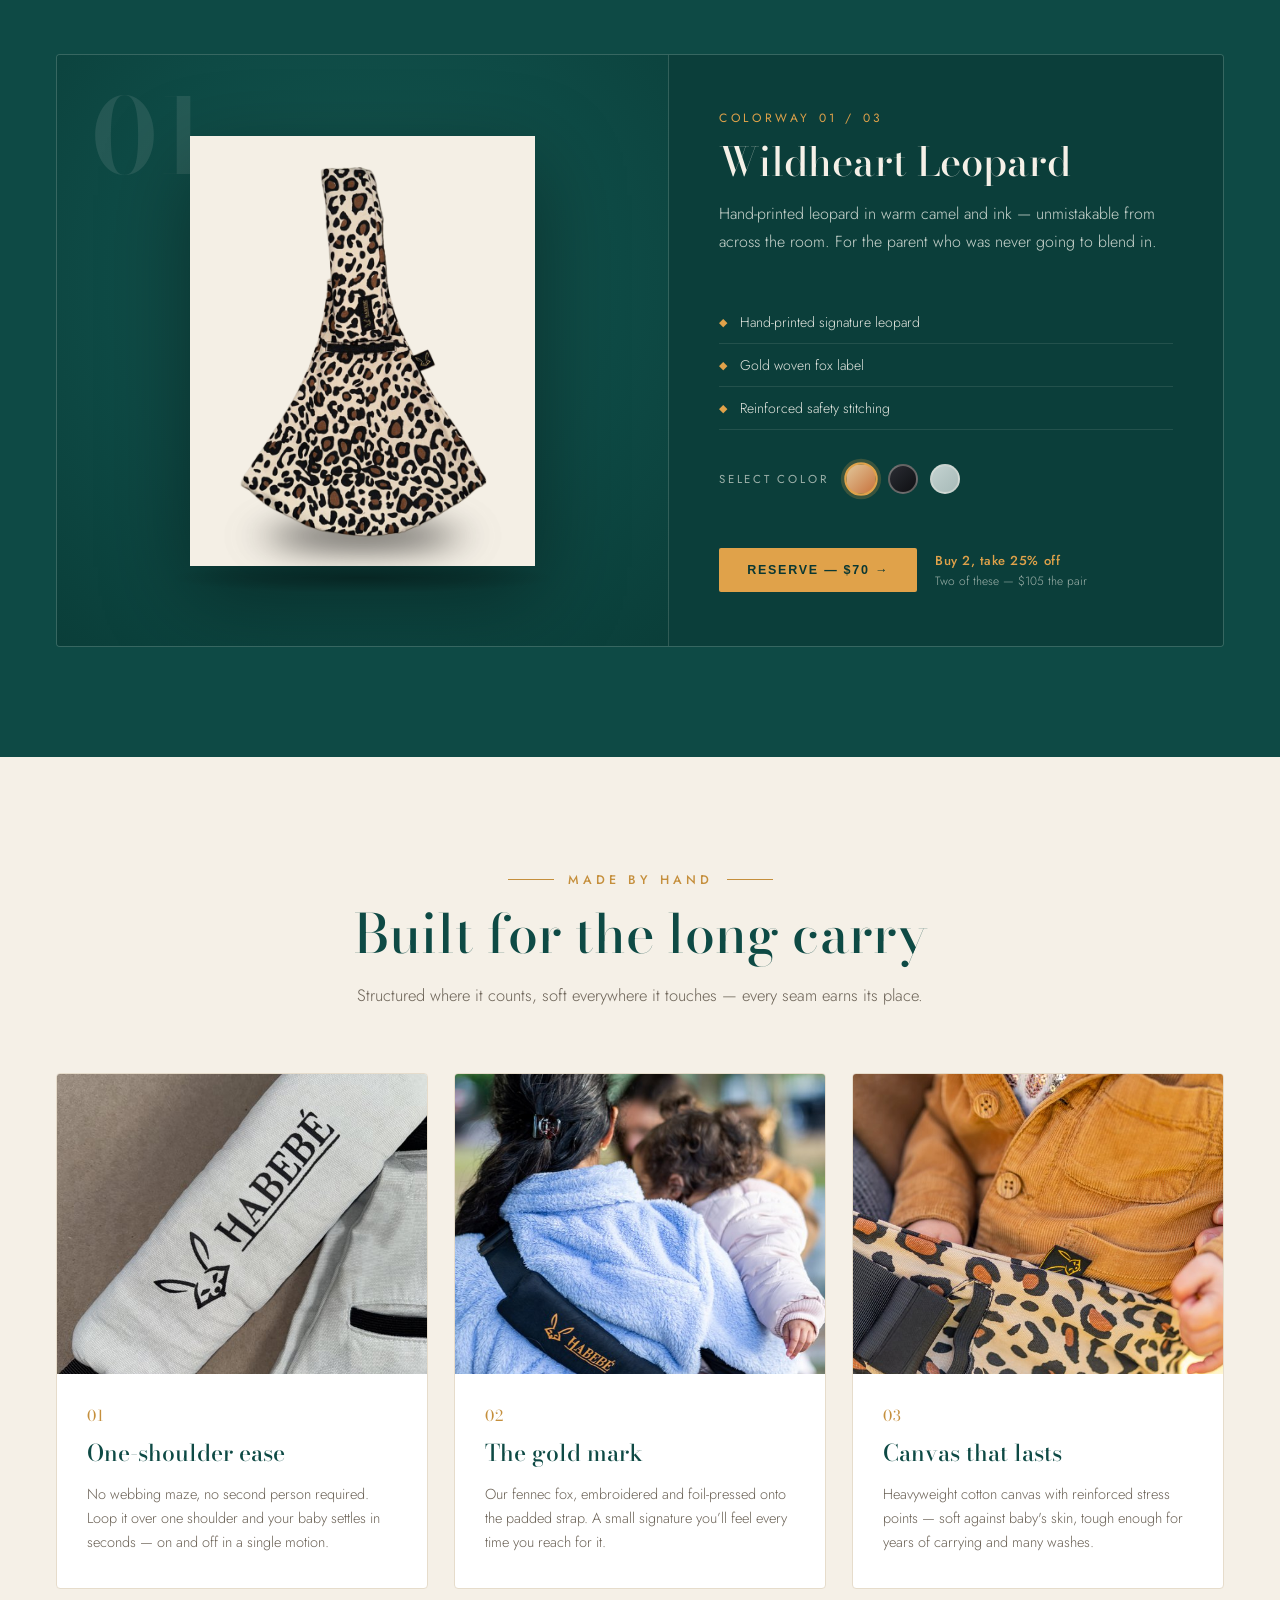
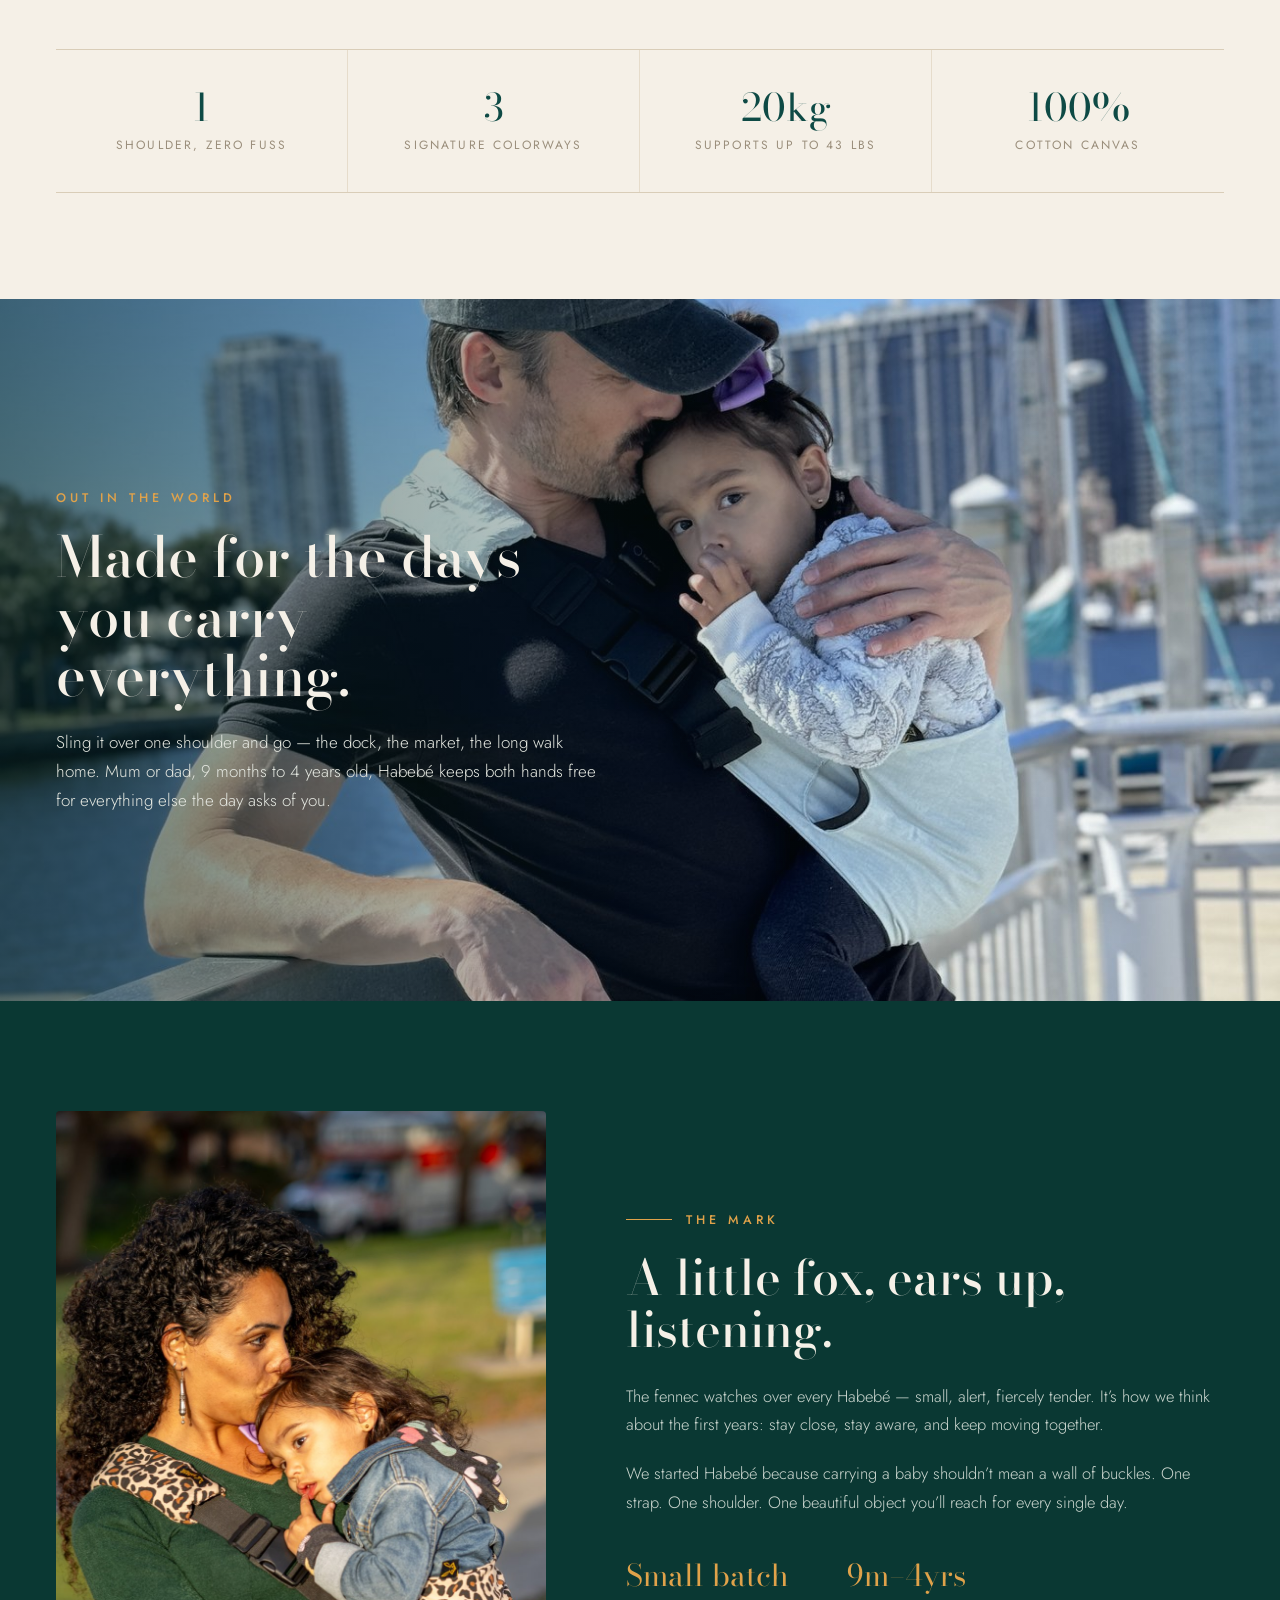
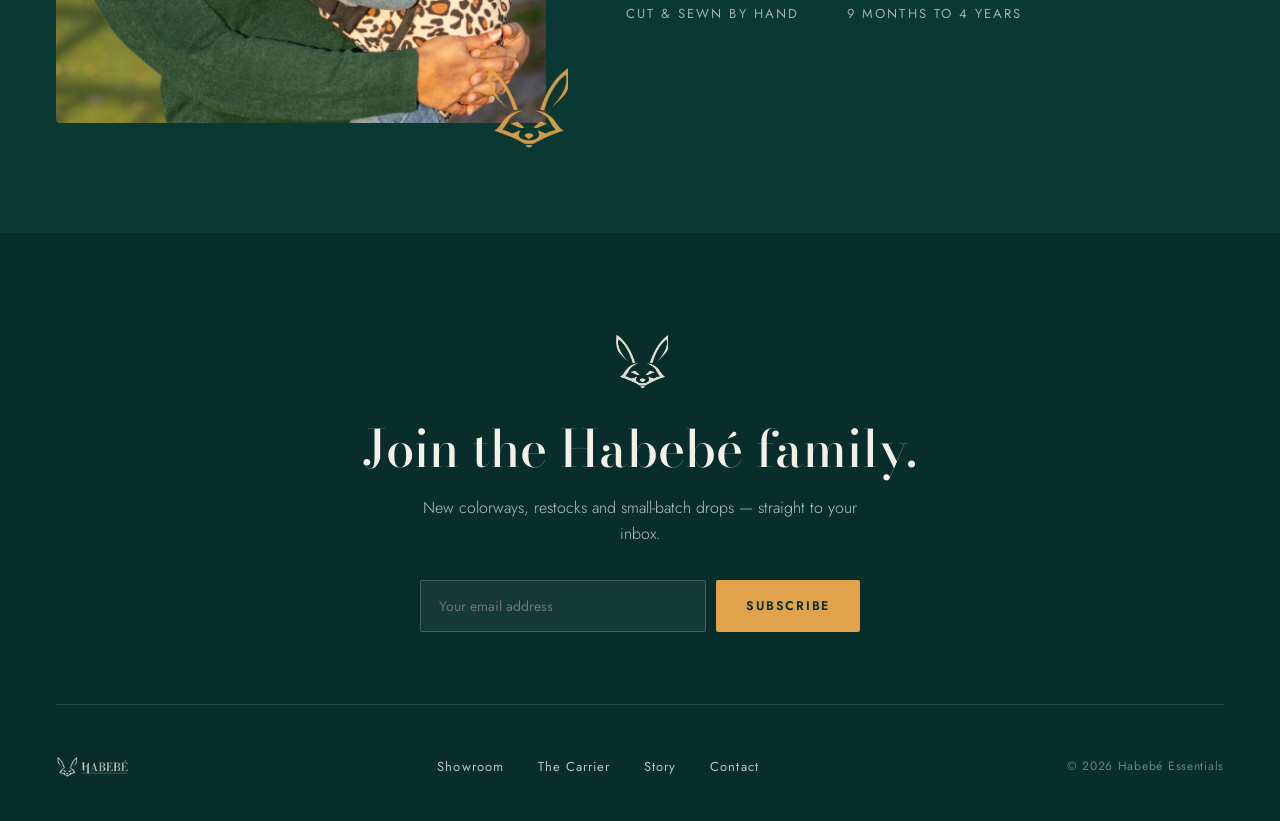
==== commit 4731caa8: "Update carrier maximum carry weight limit to 20kg (43 lbs)" ====
--- a/index.html
+++ b/index.html
@@ -188,8 +188,8 @@
           <div class="stats-val">Signature colorways</div>
         </div>
         <div class="stats-item">
-          <div class="stats-key">15kg</div>
-          <div class="stats-val">Tested carry weight</div>
+          <div class="stats-key">20kg</div>
+          <div class="stats-val">Supports up to 43 lbs</div>
         </div>
         <div class="stats-item">
           <div class="stats-key">100%</div>
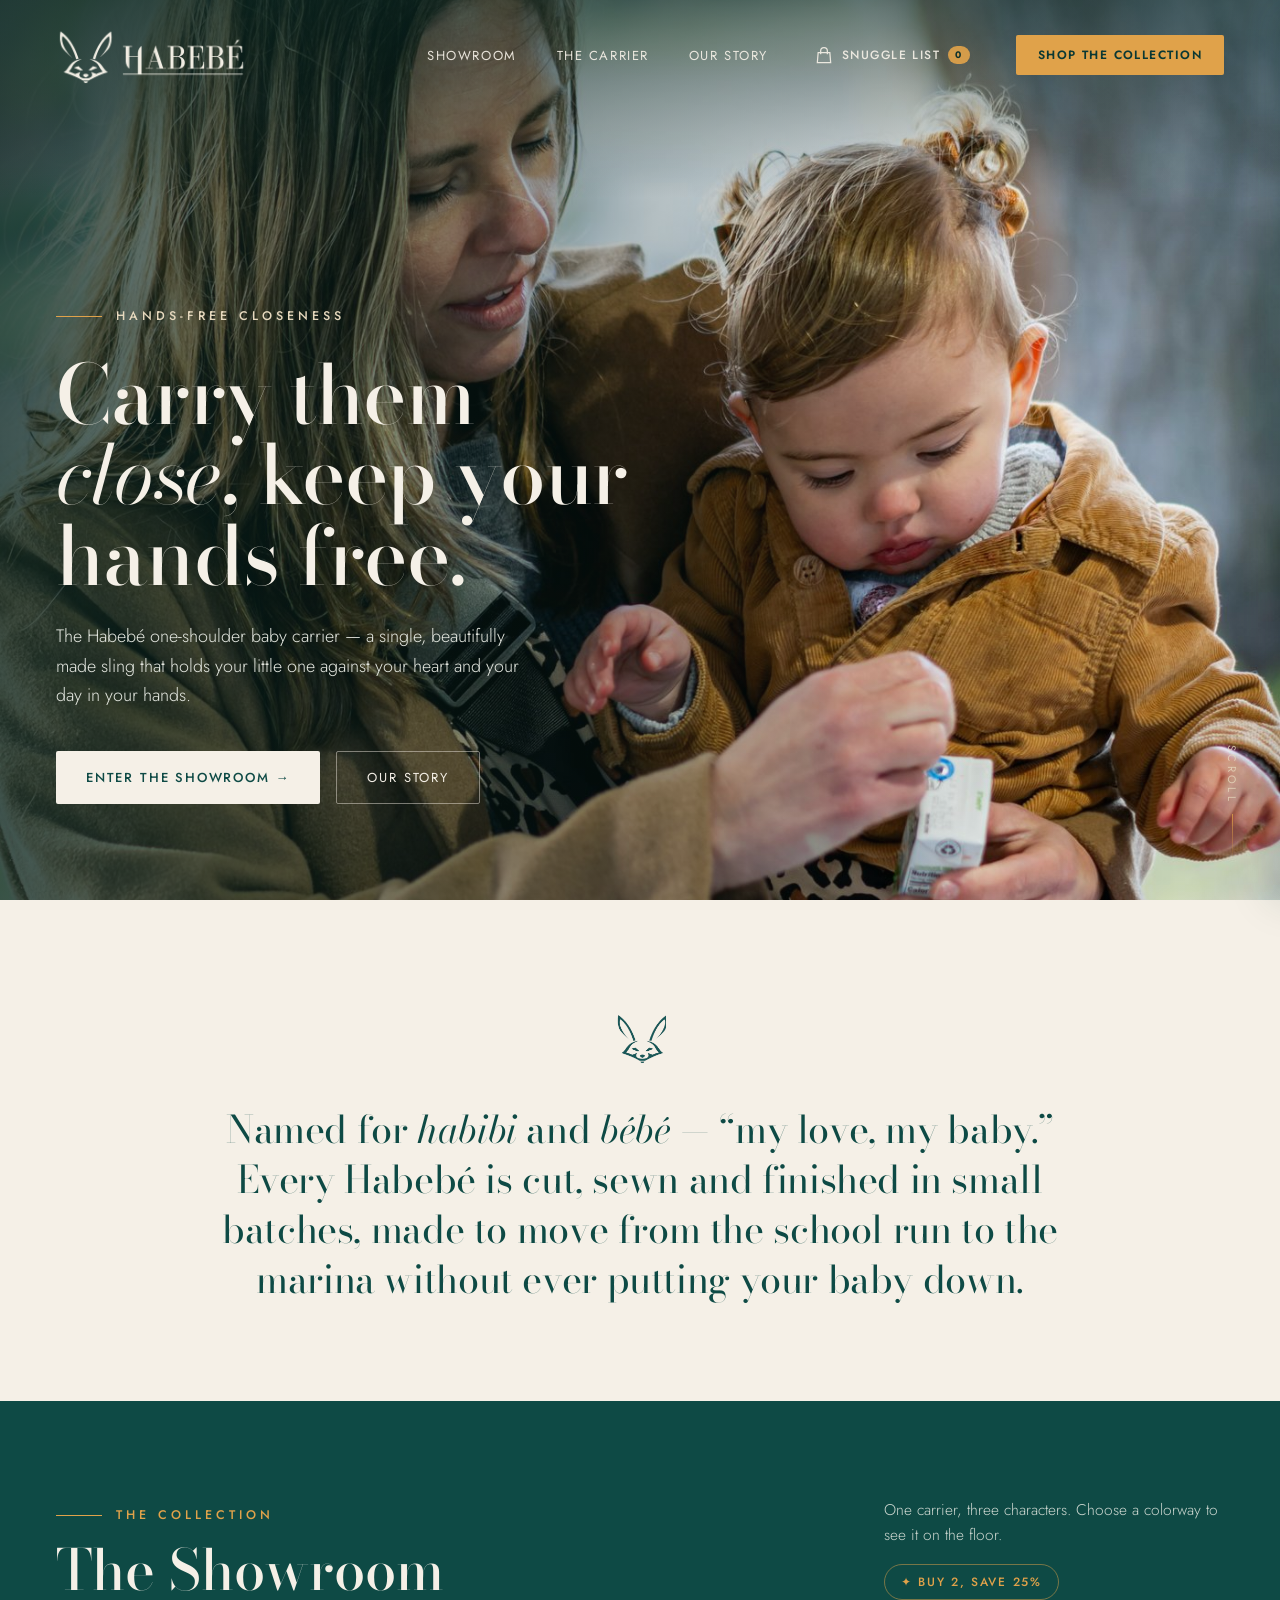
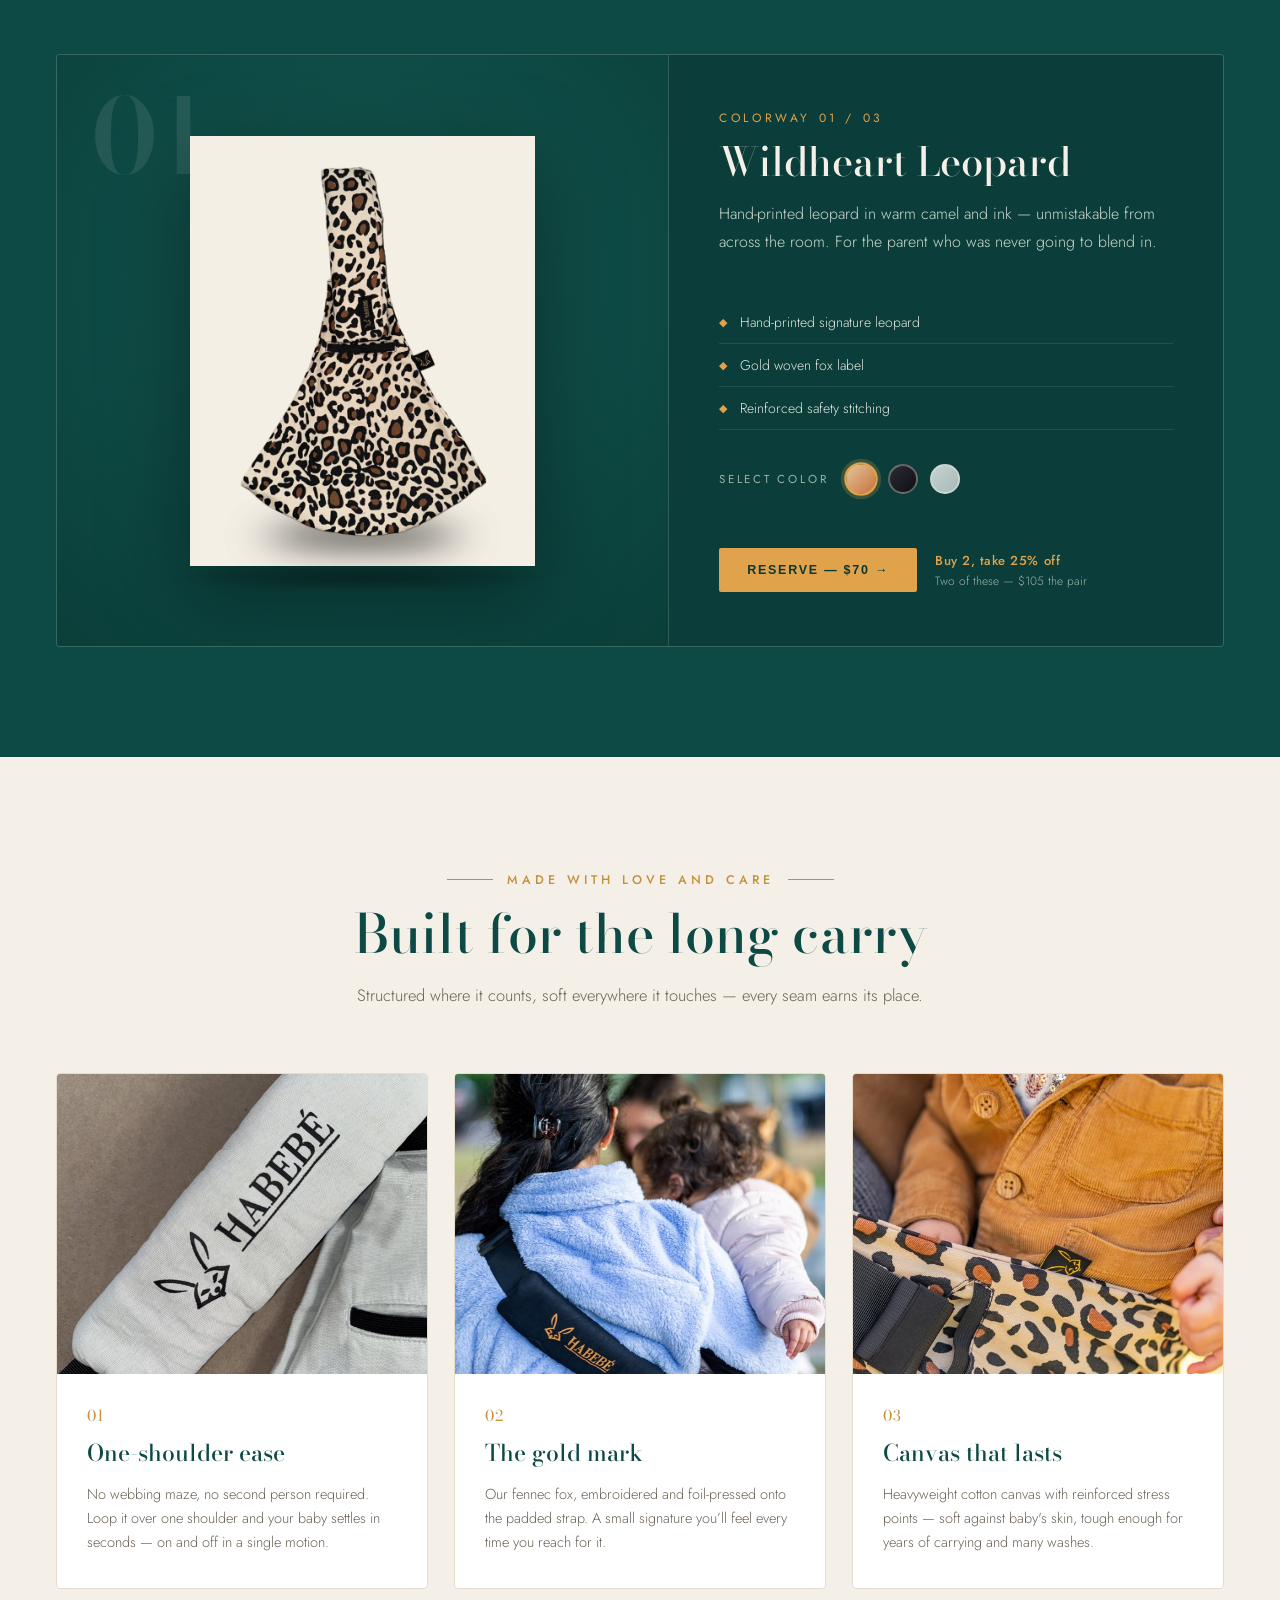
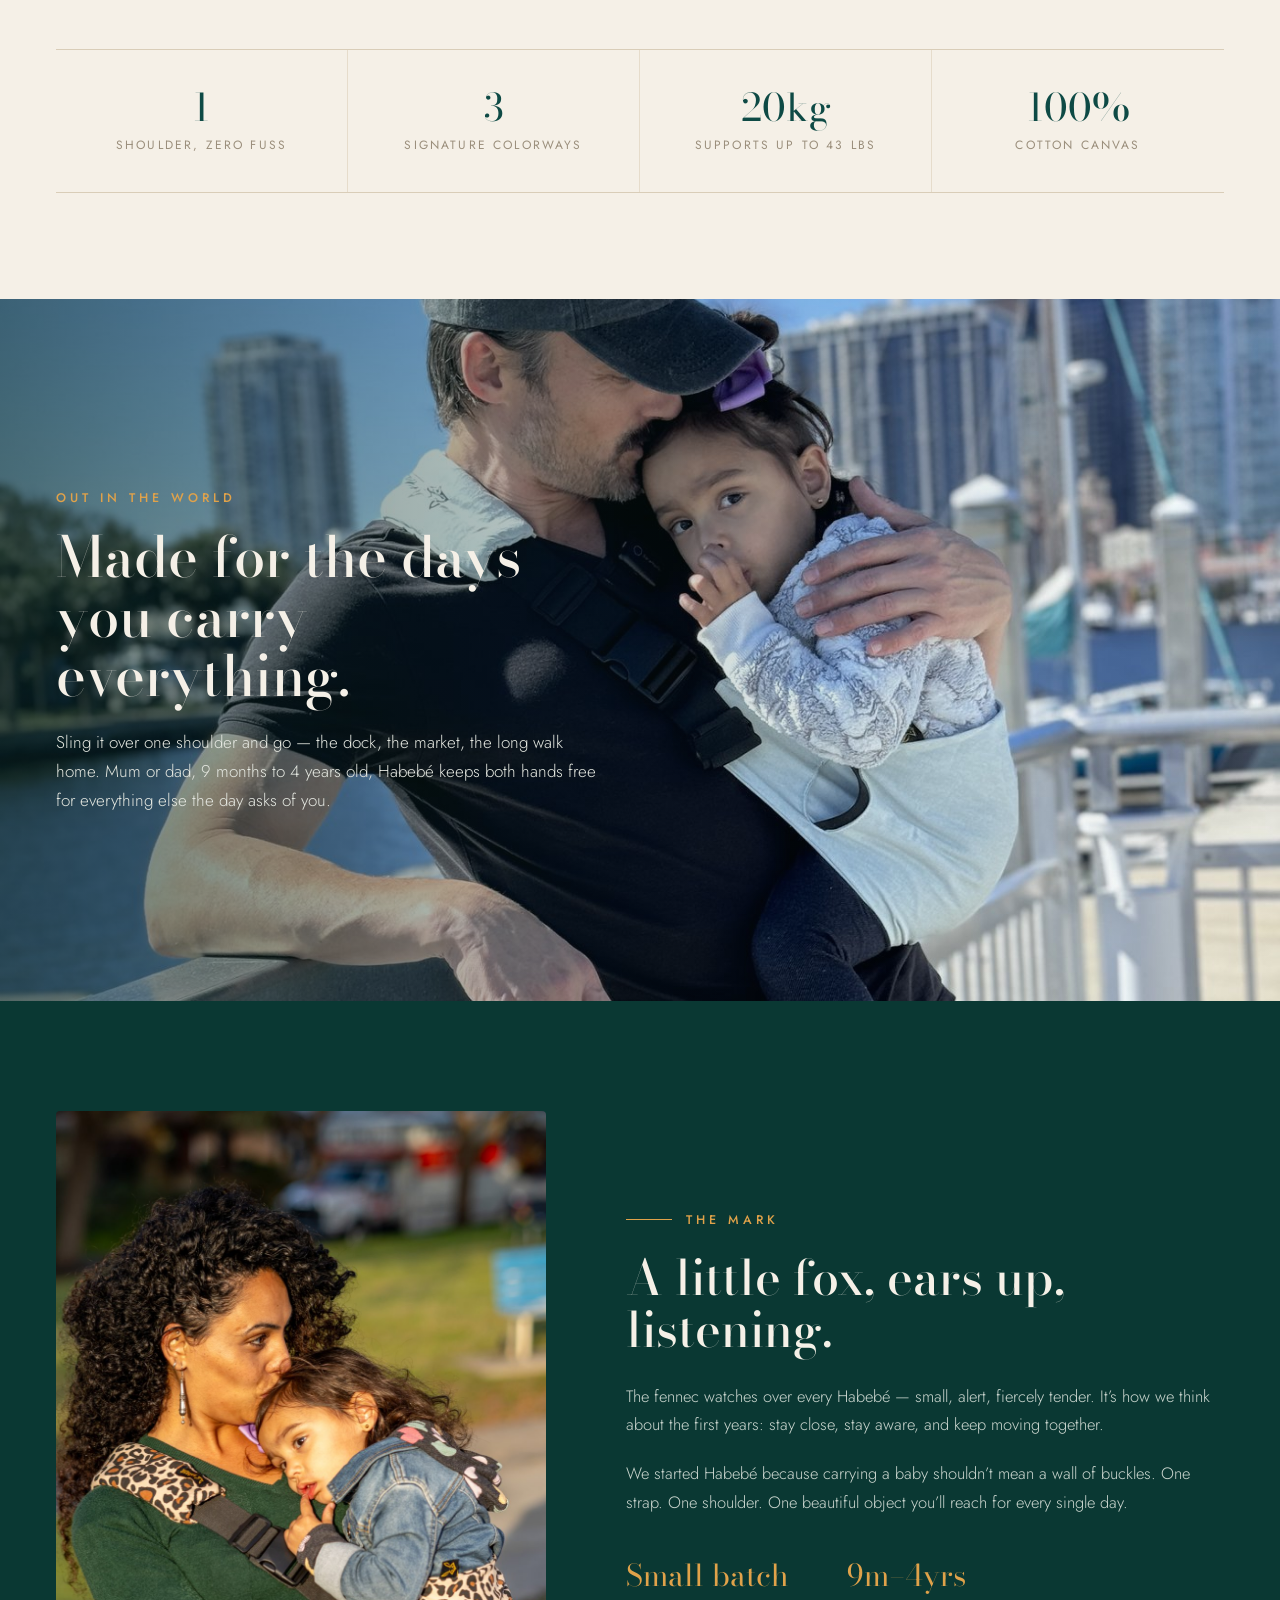
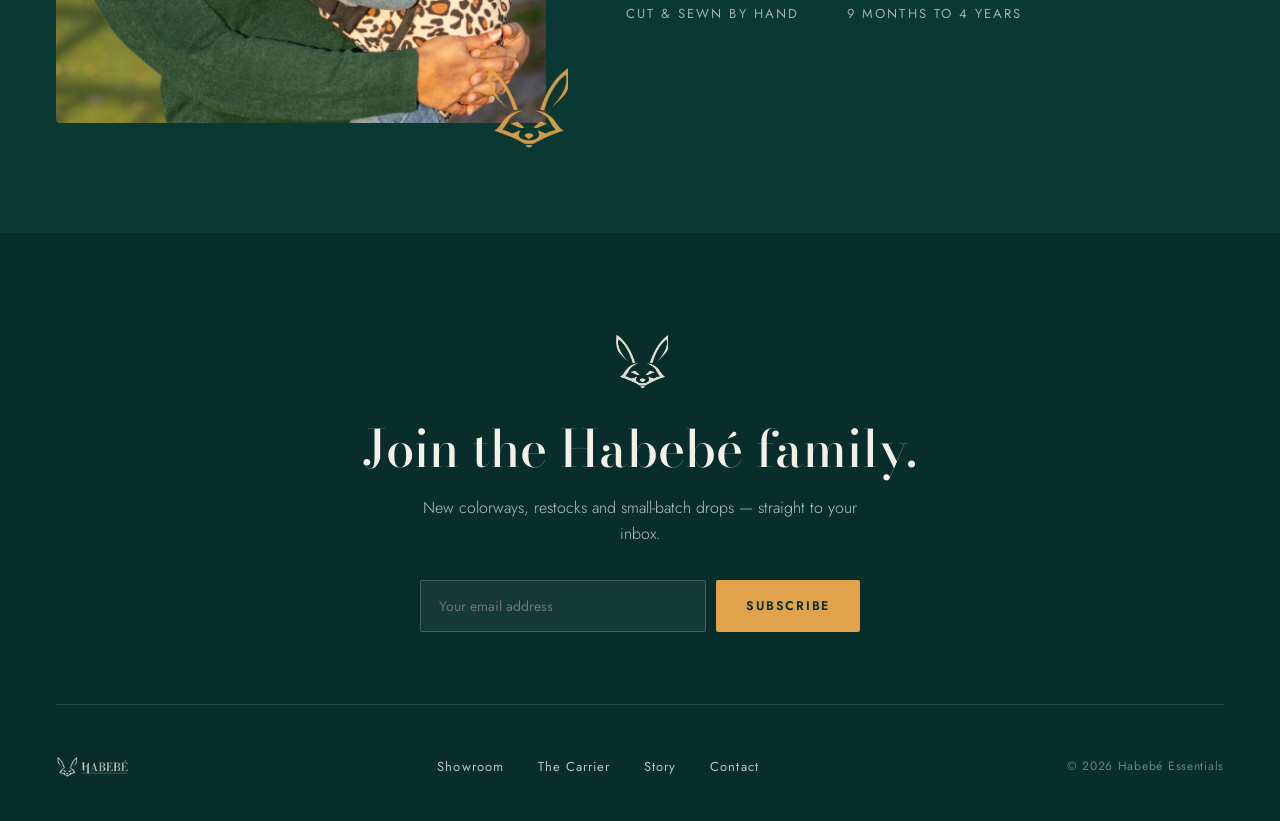
==== commit 0d721f1e: "Add fennec fox favicon + update craft tag to 'Made with love and care'" ====
--- a/index.html
+++ b/index.html
@@ -14,7 +14,56 @@
   <meta name="viewport" content="width=device-width, initial-scale=1.0">
   <title>Habebé Essentials | Premium Sling Baby Carriers</title>
   <meta name="description" content="Carry them close, keep your hands free. Discover the Habebé one-shoulder sling baby carrier, crafted in small batches from 100% natural cotton canvas.">
+  <link rel="icon" type="image/x-icon" href="images/favicon.ico">
+  <link rel="icon" type="image/png" sizes="32x32" href="images/favicon.png">
+  <link rel="apple-touch-icon" sizes="180x180" href="images/favicon.png">
   <link rel="stylesheet" href="style.css">
+  <script type="application/ld+json">
+  {
+    "@context": "https://schema.org",
+    "@type": "Product",
+    "name": "Habebé Essentials – Wildheart Leopard",
+    "image": ["https://habebeessentials.com/images/prnt-copy.png"],
+    "description": "One‑shoulder baby carrier supporting up to 20 kg (43 lb), suitable for 9 months–4 years, made from 100 % natural cotton canvas. No buckles, zero fuss.",
+    "sku": "HB-WL-01",
+    "brand": {"@type": "Brand", "name": "Habebé Essentials"},
+    "offers": {
+      "@type": "Offer",
+      "url": "https://buy.stripe.com/6oU4gzeTH8xo3tWdNfdwc00",
+      "priceCurrency": "USD",
+      "price": "70",
+      "availability": "https://schema.org/InStock"
+    },
+    "aggregateRating": {
+      "@type": "AggregateRating",
+      "ratingValue": "4.9",
+      "reviewCount": "38"
+    }
+  }
+  </script>
+  <script type="application/ld+json">
+  {
+    "@context": "https://schema.org",
+    "@type": "FAQPage",
+    "mainEntity": [
+      {
+        "@type": "Question",
+        "name": "What age range does the carrier support?",
+        "acceptedAnswer": {"@type": "Answer", "text": "It fits babies from 9 months up to 4 years (supporting up to 20 kg / 43 lb)."}
+      },
+      {
+        "@type": "Question",
+        "name": "Is the carrier machine‑washable?",
+        "acceptedAnswer": {"@type": "Answer", "text": "Yes – the 100 % cotton canvas can be machine‑washed on a gentle cycle at 30 °C."}
+      },
+      {
+        "@type": "Question",
+        "name": "How can I get the bundle discount?",
+        "acceptedAnswer": {"@type": "Answer", "text": "Add two carriers to the cart and the discount code **BUNDLE25** will be applied automatically at Stripe checkout."}
+      }
+    ]
+  }
+  </script>
 </head>
 <body>
 
@@ -141,7 +190,7 @@
       <div class="craft-header" data-reveal>
         <div class="craft-header-tag-row">
           <span class="craft-header-line"></span>
-          <span class="craft-header-tag">Made by hand</span>
+          <span class="craft-header-tag">Made with love and care</span>
           <span class="craft-header-line"></span>
         </div>
         <h2 class="craft-title">Built for the long carry</h2>
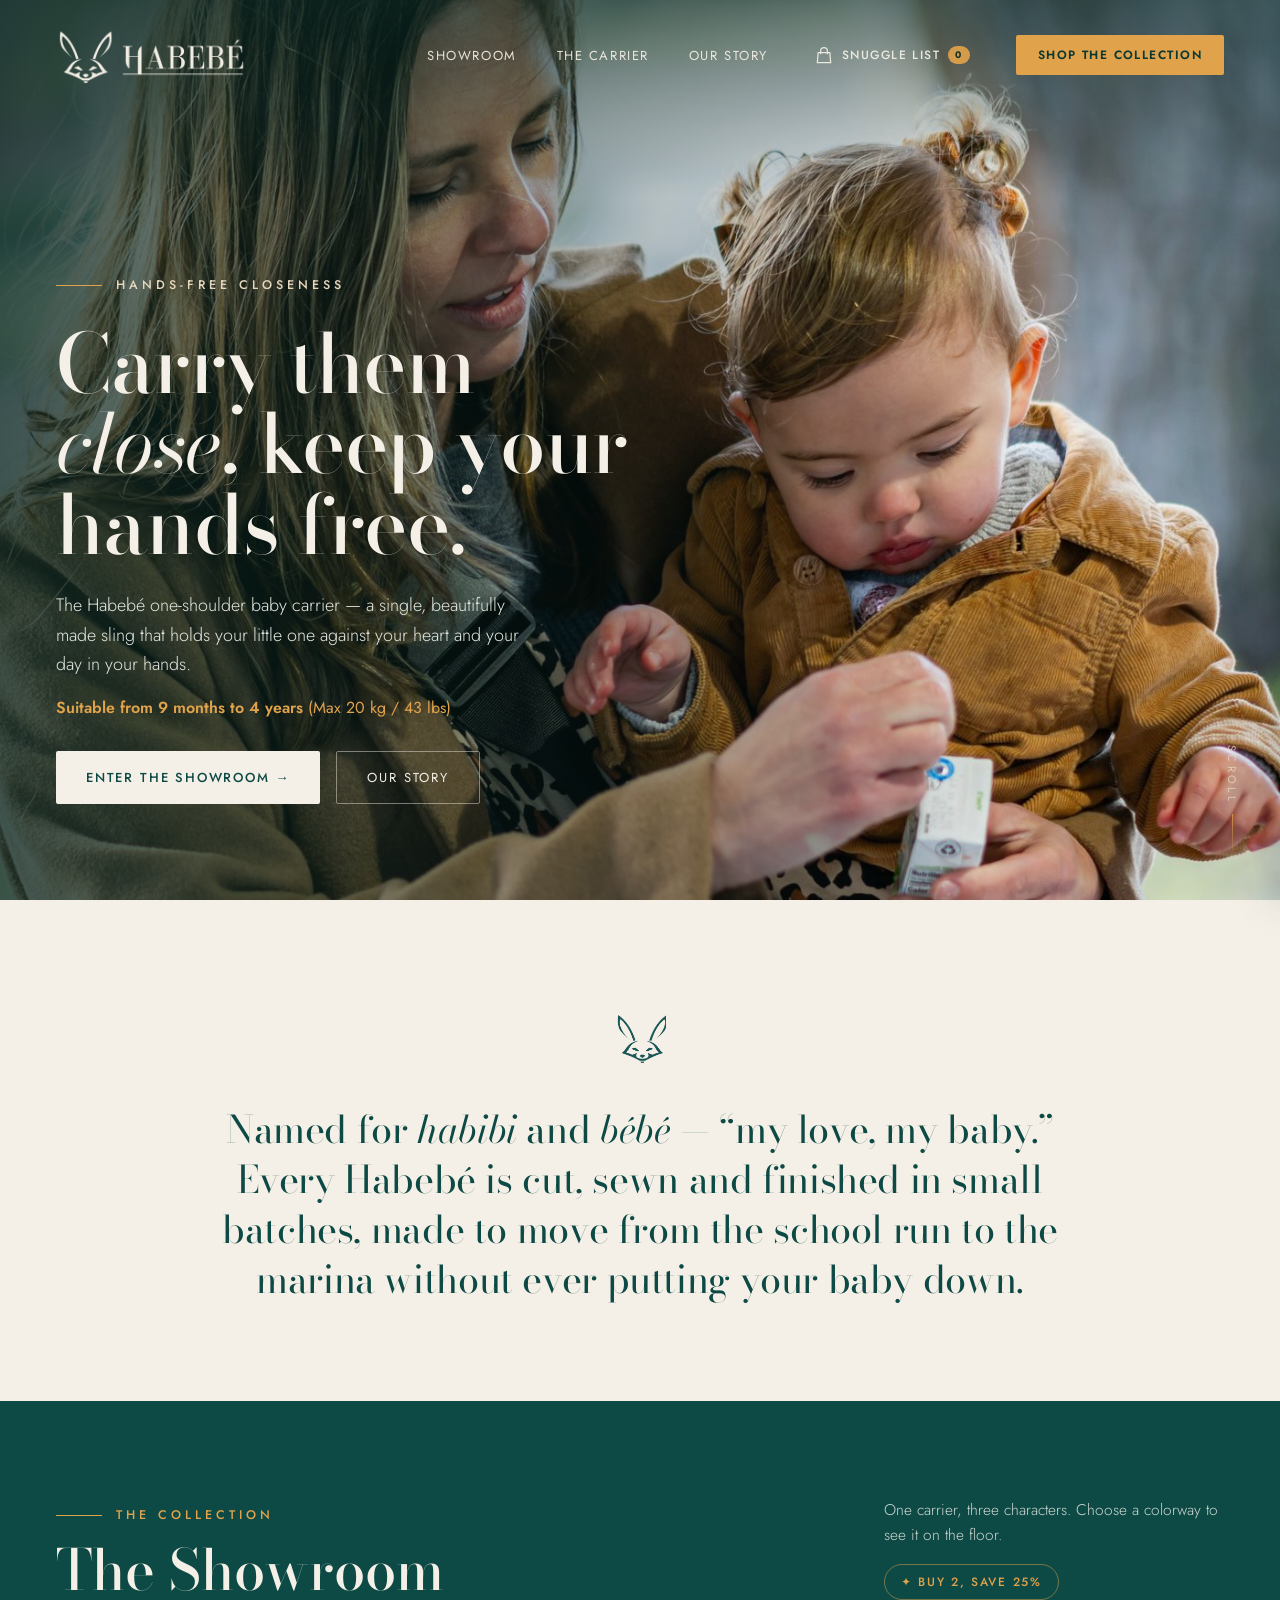
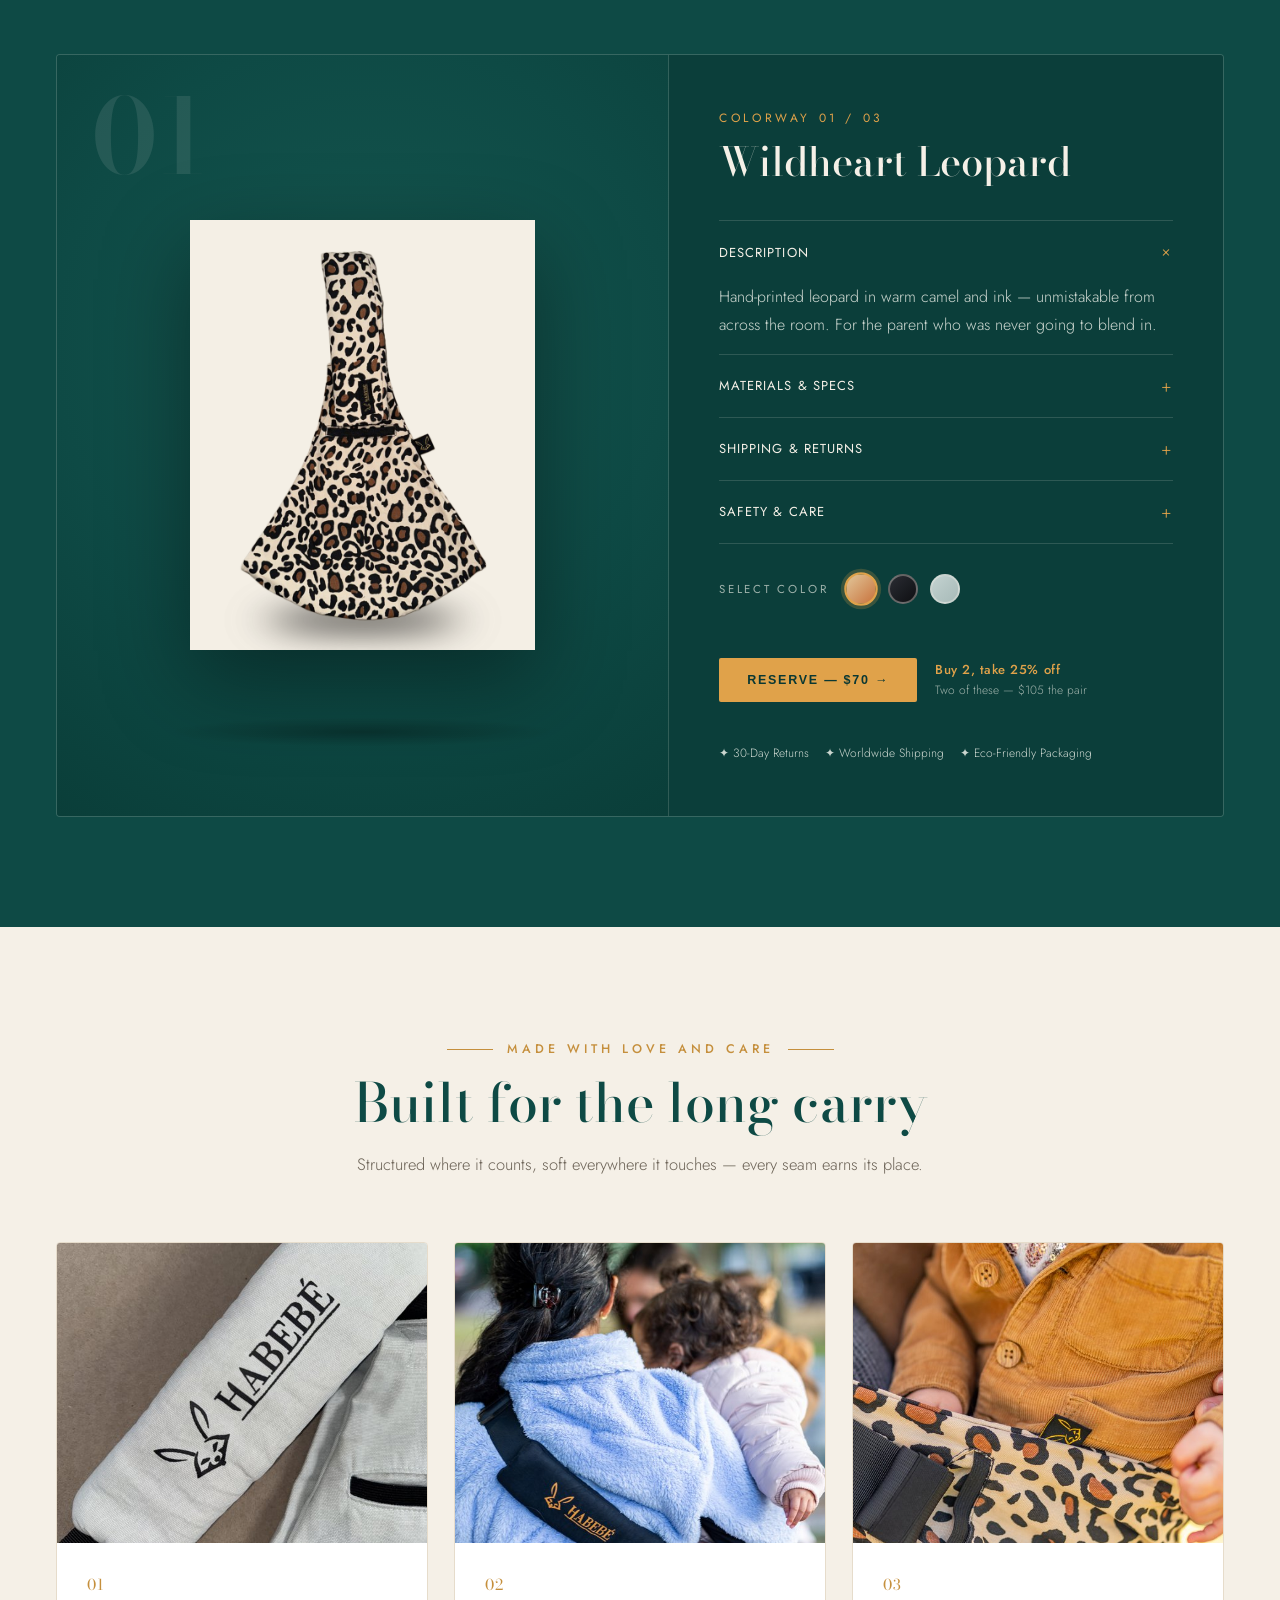
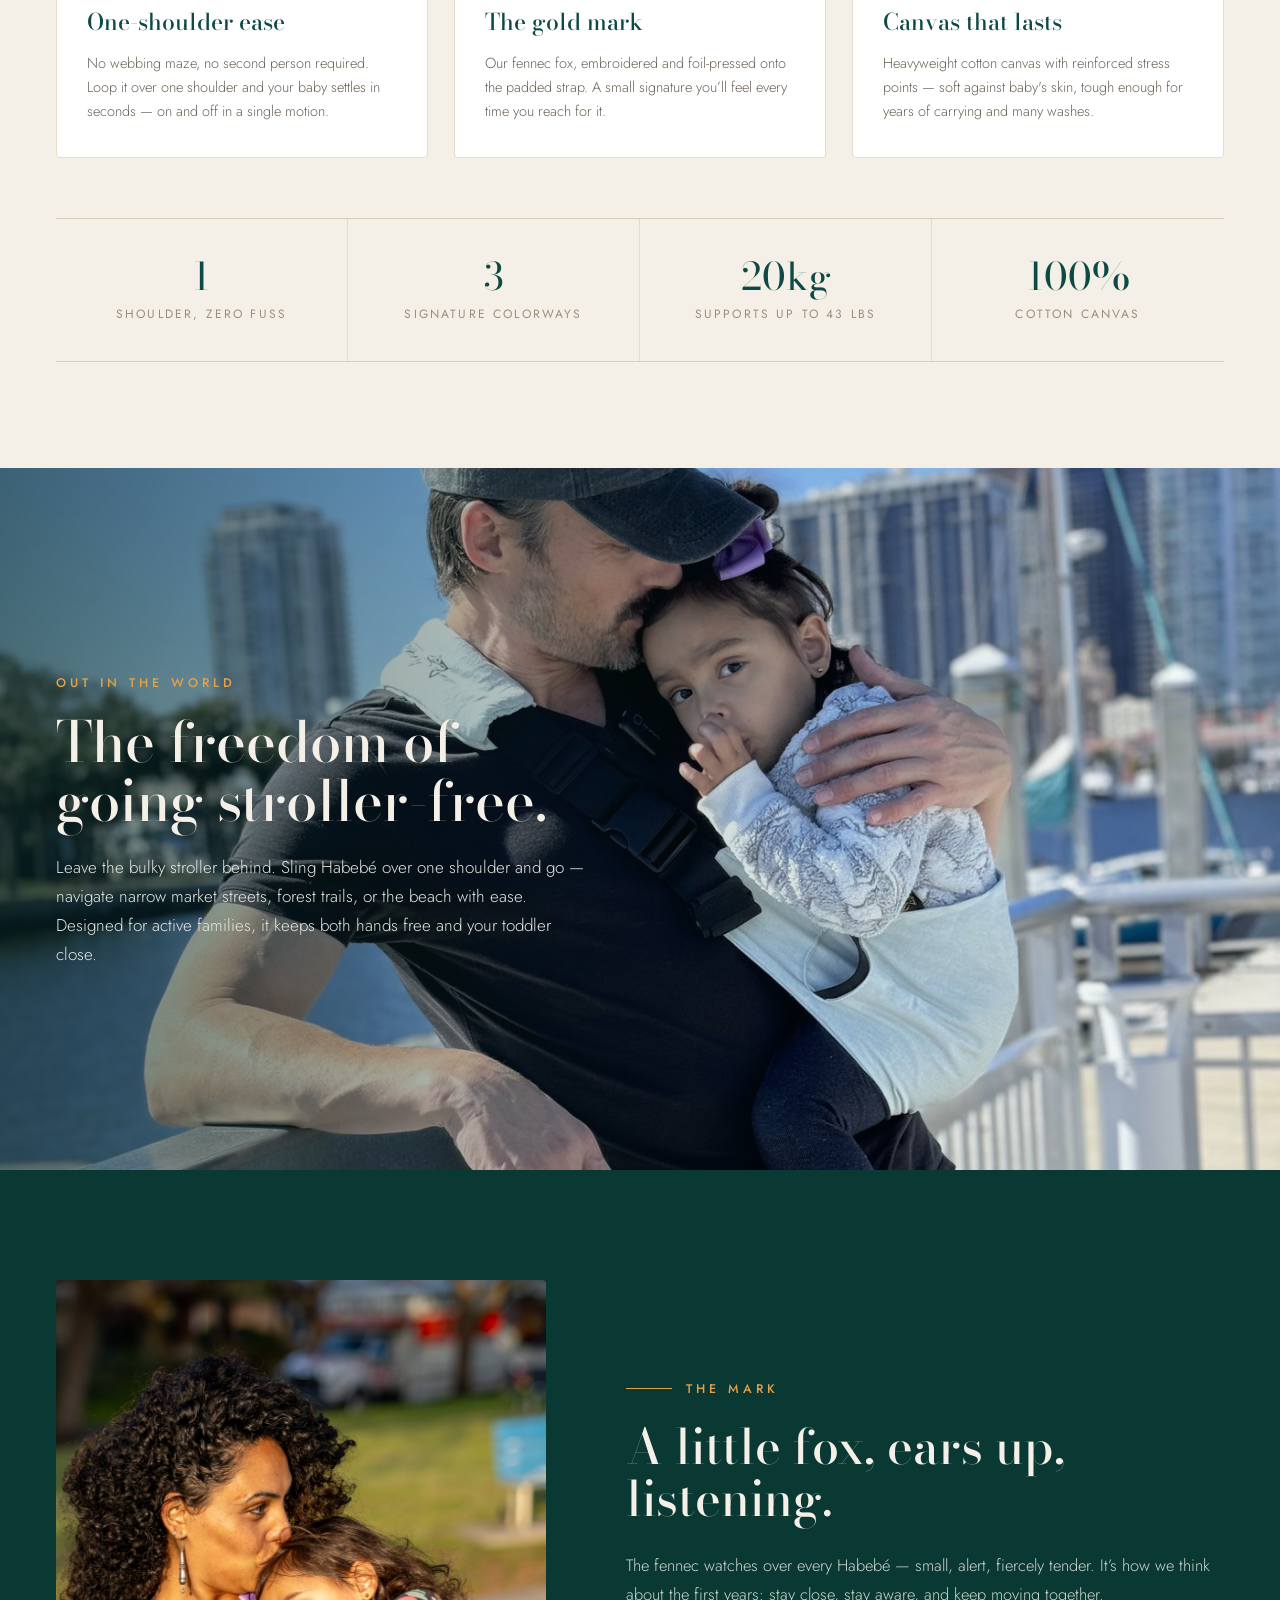
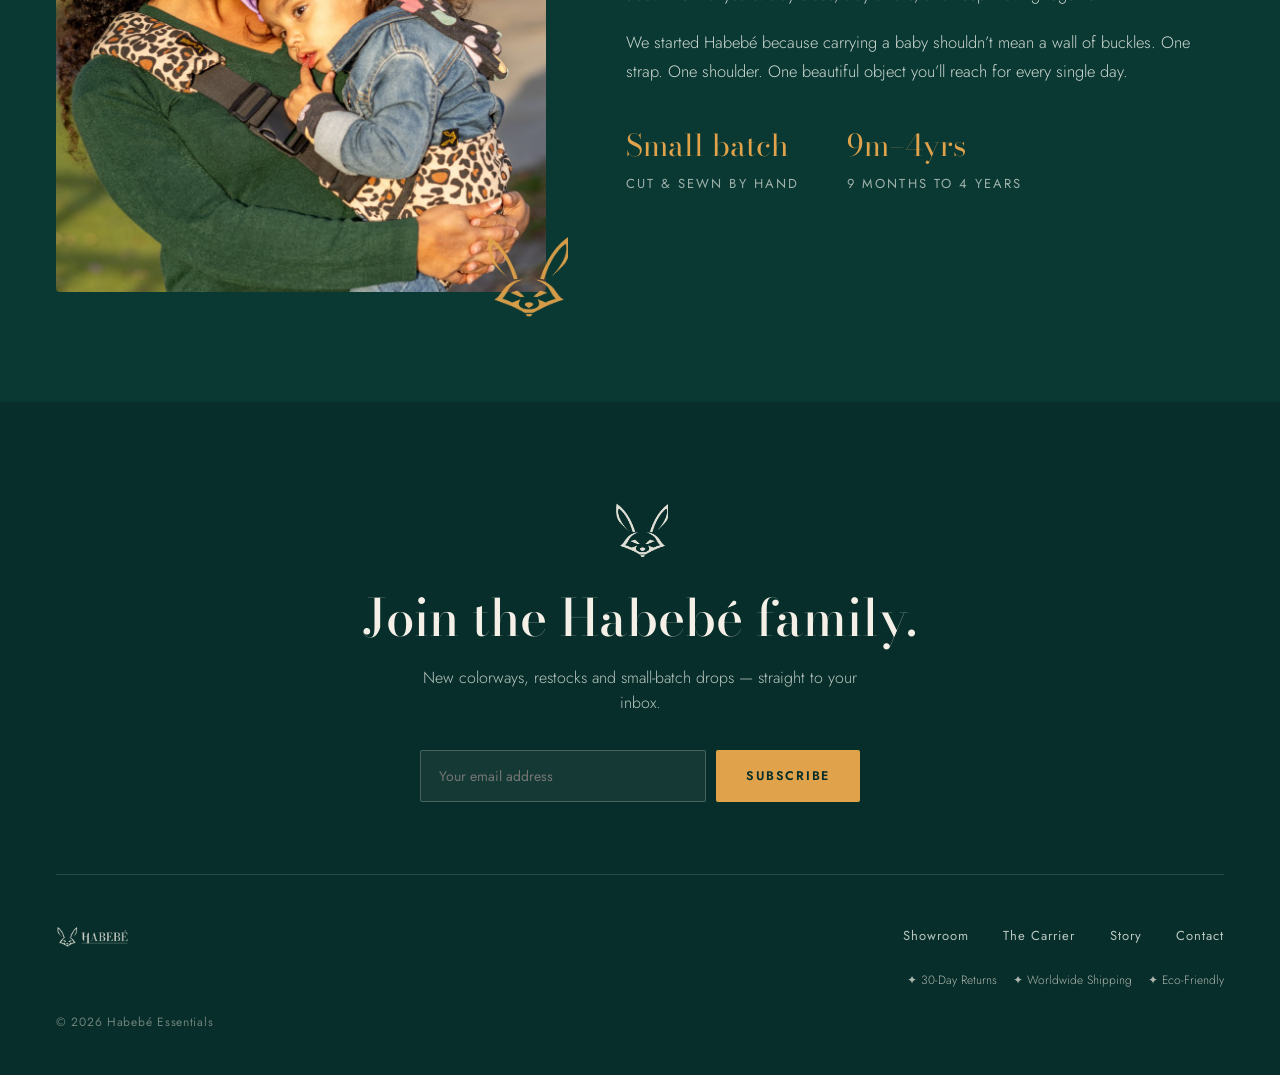
==== commit eba52b31: "Implement Wildride features: accordions, trust badges, updated copy" ====
--- a/index.html
+++ b/index.html
@@ -1,6 +1,7 @@
 <!DOCTYPE html>
 <html lang="en">
 <head>
+  <meta charset="utf-8">
   <!-- Google tag (gtag.js) -->
   <script async src="https://www.googletagmanager.com/gtag/js?id=G-CSY55SZC2Z"></script>
   <script>
@@ -10,7 +11,6 @@
 
     gtag('config', 'G-CSY55SZC2Z');
   </script>
-  <meta charset="utf-8">
   <meta name="viewport" content="width=device-width, initial-scale=1.0">
   <title>Habebé Essentials | Premium Sling Baby Carriers</title>
   <meta name="description" content="Carry them close, keep your hands free. Discover the Habebé one-shoulder sling baby carrier, crafted in small batches from 100% natural cotton canvas.">
@@ -33,11 +33,6 @@
       "priceCurrency": "USD",
       "price": "70",
       "availability": "https://schema.org/InStock"
-    },
-    "aggregateRating": {
-      "@type": "AggregateRating",
-      "ratingValue": "4.9",
-      "reviewCount": "38"
     }
   }
   </script>
@@ -97,6 +92,7 @@
         </div>
         <h1 class="hero-title">Carry them<br><em style="font-style:italic;font-weight:400;">close</em>, keep your hands free.</h1>
         <p class="hero-desc">The Habebé one-shoulder baby carrier — a single, beautifully made sling that holds your little one against your heart and your day in your hands.</p>
+        <p class="hero-suitability"><strong>Suitable from 9 months to 4 years</strong> (Max 20 kg / 43 lbs)</p>
         <div class="hero-actions">
           <a href="#showroom" class="btn-hero-primary">Enter the showroom →</a>
           <a href="#story" class="btn-hero-secondary">Our story</a>
@@ -146,18 +142,41 @@
         <div class="showroom-details-pane">
           <span class="showroom-details-tag" id="product-number-tag">Colorway 01 / 03</span>
           <h3 class="showroom-product-title" id="product-title-label">Wildheart Leopard</h3>
-          <p class="showroom-product-desc" id="product-desc-label">Hand-printed leopard in warm camel and ink — unmistakable from across the room. For the parent who was never going to blend in.</p>
-
-          <!-- Dynamic Specs Checklist -->
-          <div class="showroom-specs-list" id="product-specs-container">
-            <div class="showroom-spec-item">
-              <span class="showroom-spec-bullet">◆</span>Hand-printed signature leopard
-            </div>
-            <div class="showroom-spec-item">
-              <span class="showroom-spec-bullet">◆</span>Gold woven fox label
-            </div>
-            <div class="showroom-spec-item">
-              <span class="showroom-spec-bullet">◆</span>Reinforced safety stitching
+          <!-- Accordion Group -->
+          <div class="accordion-group">
+            <div class="accordion-item active">
+              <button class="accordion-header">Description <span class="accordion-icon">+</span></button>
+              <div class="accordion-content" style="max-height: 500px; padding-bottom: 16px;">
+                <p class="showroom-product-desc" id="product-desc-label" style="margin-top:0;">Hand-printed leopard in warm camel and ink — unmistakable from across the room. For the parent who was never going to blend in.</p>
+              </div>
+            </div>
+            <div class="accordion-item">
+              <button class="accordion-header">Materials & Specs <span class="accordion-icon">+</span></button>
+              <div class="accordion-content">
+                <div class="showroom-specs-list" id="product-specs-container" style="margin-top:0; margin-bottom:0;">
+                  <div class="showroom-spec-item">
+                    <span class="showroom-spec-bullet">◆</span>Hand-printed signature leopard
+                  </div>
+                  <div class="showroom-spec-item">
+                    <span class="showroom-spec-bullet">◆</span>Gold woven fox label
+                  </div>
+                  <div class="showroom-spec-item">
+                    <span class="showroom-spec-bullet">◆</span>Reinforced safety stitching
+                  </div>
+                </div>
+              </div>
+            </div>
+            <div class="accordion-item">
+              <button class="accordion-header">Shipping & Returns <span class="accordion-icon">+</span></button>
+              <div class="accordion-content">
+                <p class="showroom-product-desc" style="margin-top:0; margin-bottom:0;">Free worldwide shipping on all orders. 30-day money back guarantee if you're not completely satisfied.</p>
+              </div>
+            </div>
+            <div class="accordion-item">
+              <button class="accordion-header">Safety & Care <span class="accordion-icon">+</span></button>
+              <div class="accordion-content">
+                <p class="showroom-product-desc" style="margin-top:0; margin-bottom:0;">Machine wash cold on gentle cycle. Line dry. Suitable for children 9 months to 4 years (max 20 kg / 43 lbs).</p>
+              </div>
             </div>
           </div>
 
@@ -177,6 +196,12 @@
             <div class="showroom-pricing-terms">
               <span class="showroom-bundle-terms">Buy 2, take 25% off</span>
               <span class="showroom-bundle-est" id="showroom-bundle-estimate-label">Two of these — $105 the pair</span>
+            </div>
+            
+            <div class="trust-badges">
+              <span class="trust-badge">✦ 30-Day Returns</span>
+              <span class="trust-badge">✦ Worldwide Shipping</span>
+              <span class="trust-badge">✦ Eco-Friendly Packaging</span>
             </div>
           </div>
         </div>
@@ -253,8 +278,8 @@
     <div class="lifestyle-inner" data-reveal>
       <div class="lifestyle-box">
         <span class="lifestyle-tag">Out in the world</span>
-        <h2 class="lifestyle-title">Made for the days you carry everything.</h2>
-        <p class="lifestyle-desc">Sling it over one shoulder and go — the dock, the market, the long walk home. Mum or dad, 9 months to 4 years old, Habebé keeps both hands free for everything else the day asks of you.</p>
+        <h2 class="lifestyle-title">The freedom of going stroller-free.</h2>
+        <p class="lifestyle-desc">Leave the bulky stroller behind. Sling Habebé over one shoulder and go — navigate narrow market streets, forest trails, or the beach with ease. Designed for active families, it keeps both hands free and your toddler close.</p>
       </div>
     </div>
   </section>
@@ -309,6 +334,11 @@
           <a href="#story" class="footer-menu-link">Story</a>
           <a href="mailto:hello@habebe.com" class="footer-menu-link">Contact</a>
         </div>
+        <div class="trust-badges footer-trust-badges">
+          <span class="trust-badge">✦ 30-Day Returns</span>
+          <span class="trust-badge">✦ Worldwide Shipping</span>
+          <span class="trust-badge">✦ Eco-Friendly</span>
+        </div>
         <span class="footer-copyright">© 2026 Habebé Essentials</span>
       </div>
     </div>
--- a/style.css
+++ b/style.css
@@ -277,8 +277,19 @@
   line-height: 1.65;
   color: #E4E7E0;
   max-width: 480px;
-  margin: 0 0 40px;
+  margin: 0 0 16px;
   font-weight: 300;
+}
+
+.hero-suitability {
+  font-size: 16px;
+  color: #E0A24A;
+  margin: 0 0 32px;
+  font-weight: 400;
+}
+
+.hero-suitability strong {
+  font-weight: 600;
 }
 
 .hero-actions {
@@ -550,8 +561,55 @@
   line-height: 1.7;
   color: var(--color-text-muted-light);
   font-weight: 300;
-  margin: 0 0 30px;
-  min-height: 82px;
+  margin: 0;
+}
+
+/* Accordions */
+.accordion-group {
+  margin: 20px 0 30px;
+  border-top: 1px solid rgba(245, 240, 231, 0.15);
+}
+.accordion-item {
+  border-bottom: 1px solid rgba(245, 240, 231, 0.15);
+}
+.accordion-header {
+  width: 100%;
+  text-align: left;
+  padding: 18px 0;
+  background: none;
+  border: none;
+  font-family: var(--font-sans);
+  font-size: 13px;
+  letter-spacing: 0.08em;
+  text-transform: uppercase;
+  color: #F5F0E7;
+  cursor: pointer;
+  display: flex;
+  justify-content: space-between;
+  align-items: center;
+  transition: color 0.3s ease;
+}
+.accordion-header:hover {
+  color: var(--color-gold);
+}
+.accordion-icon {
+  font-size: 18px;
+  font-weight: 300;
+  color: var(--color-gold);
+  transition: transform 0.3s cubic-bezier(0.4, 0, 0.2, 1);
+  display: inline-block;
+}
+.accordion-item.active .accordion-icon {
+  transform: rotate(45deg);
+}
+.accordion-content {
+  max-height: 0;
+  overflow: hidden;
+  transition: max-height 0.4s cubic-bezier(0.4, 0, 0.2, 1), padding 0.4s cubic-bezier(0.4, 0, 0.2, 1);
+}
+.accordion-item.active .accordion-content {
+  max-height: 500px;
+  padding-bottom: 20px;
 }
 
 /* Specs list */
@@ -559,7 +617,6 @@
   display: flex;
   flex-direction: column;
   gap: 11px;
-  margin-bottom: 34px;
 }
 
 .showroom-spec-item {
@@ -571,6 +628,11 @@
   font-weight: 300;
   border-bottom: 1px solid rgba(245, 240, 231, 0.10);
   padding-bottom: 11px;
+}
+
+.showroom-spec-item:last-child {
+  border-bottom: none;
+  padding-bottom: 0;
 }
 
 .showroom-spec-bullet {
@@ -707,6 +769,32 @@
   font-size: 12px;
   color: #9FB2AB;
   font-weight: 300;
+}
+
+/* Trust Badges */
+.trust-badges {
+  display: flex;
+  gap: 16px;
+  margin-top: 24px;
+  flex-wrap: wrap;
+  width: 100%;
+}
+
+.trust-badge {
+  font-size: 12px;
+  color: var(--color-text-muted-light);
+  font-weight: 300;
+  display: flex;
+  align-items: center;
+}
+
+.footer-trust-badges {
+  margin-top: 0;
+  justify-content: flex-end;
+}
+
+.footer-trust-badges .trust-badge {
+  color: rgba(245, 240, 231, 0.7);
 }
 
 /* Built for the Long Carry (Craft Details) */
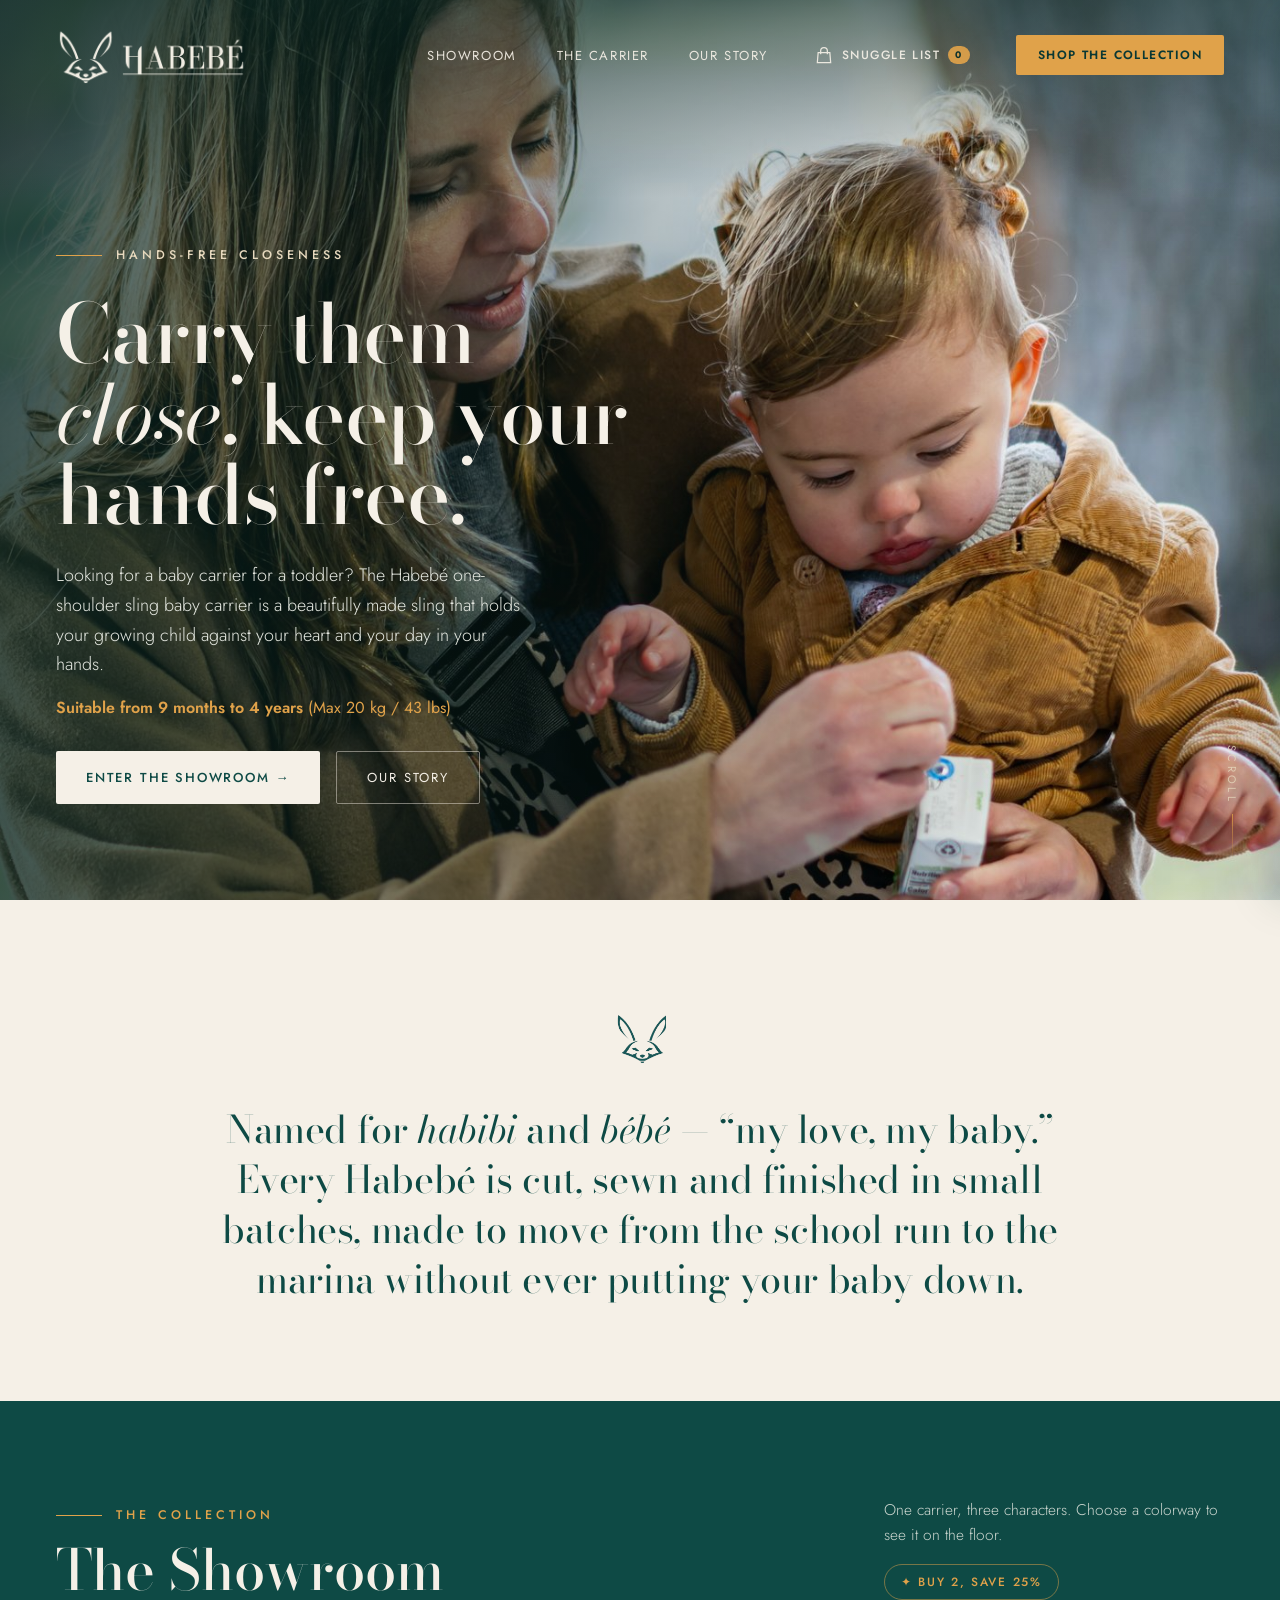
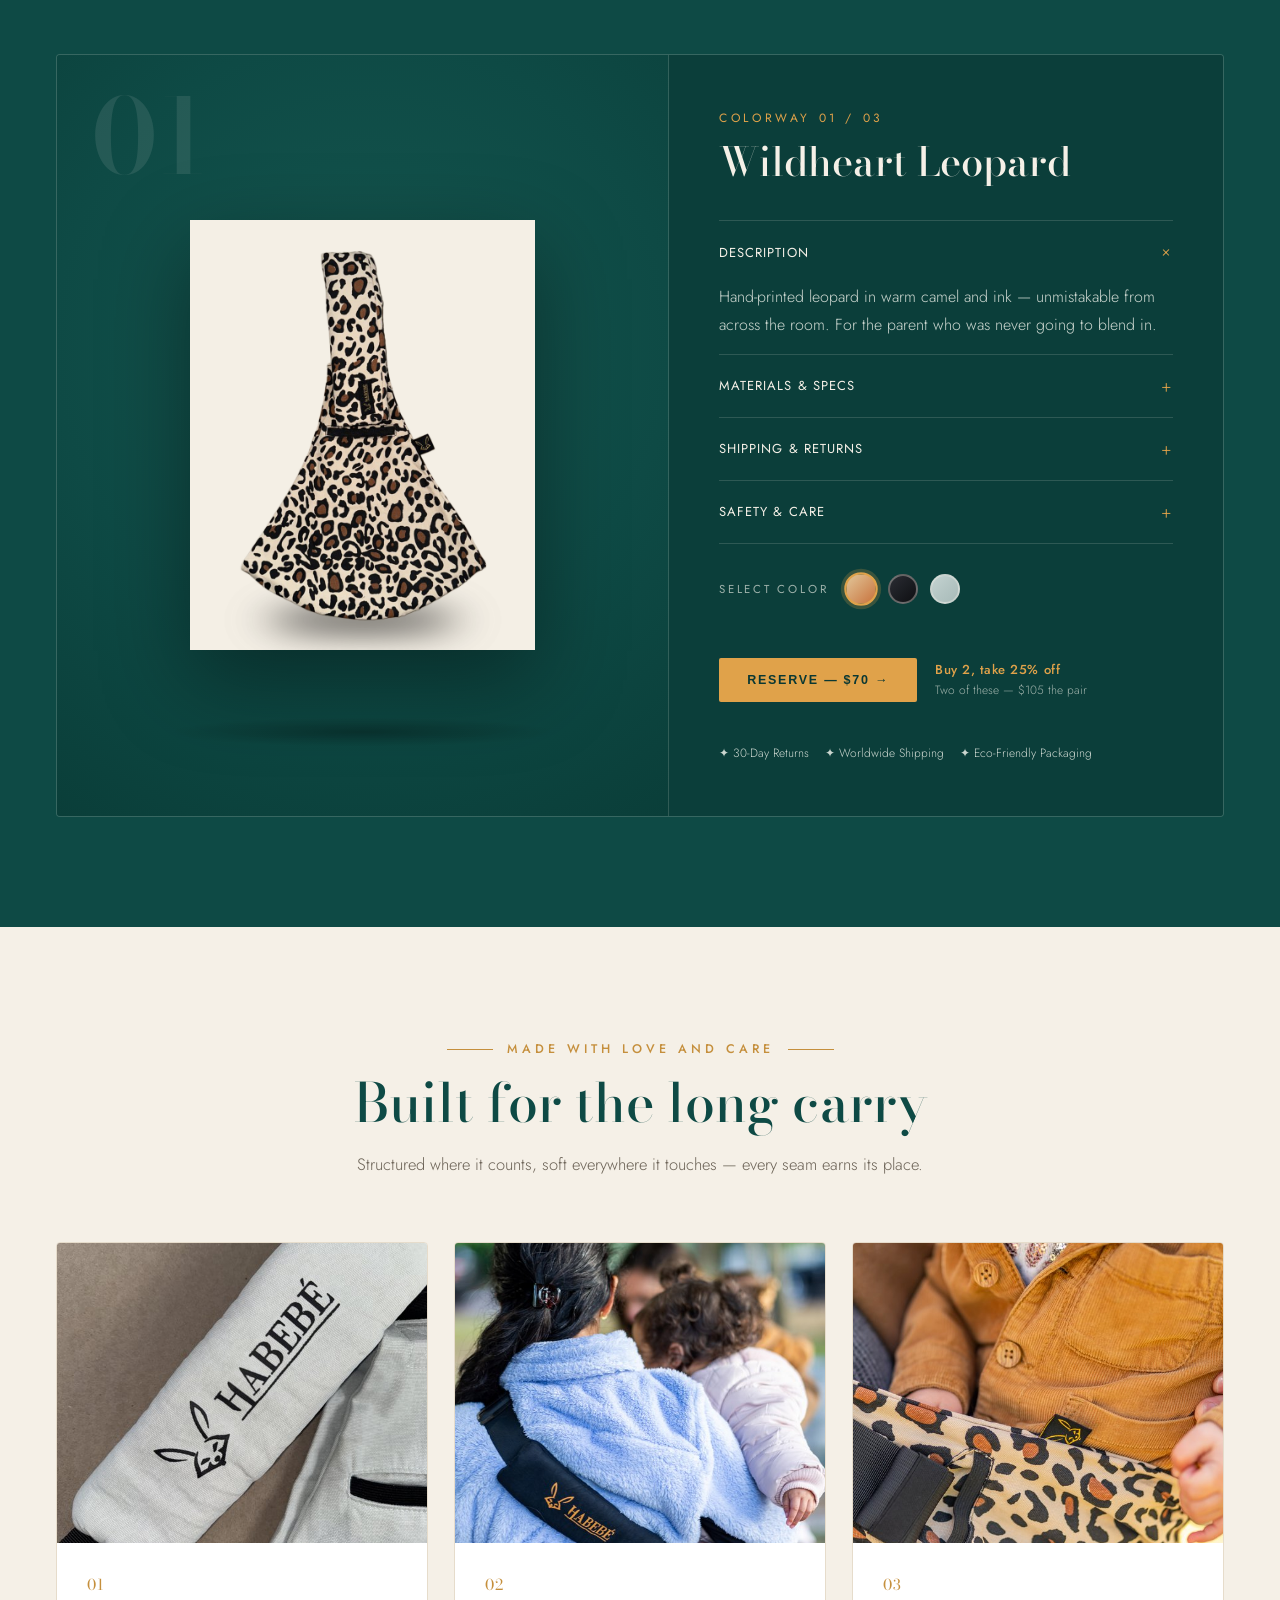
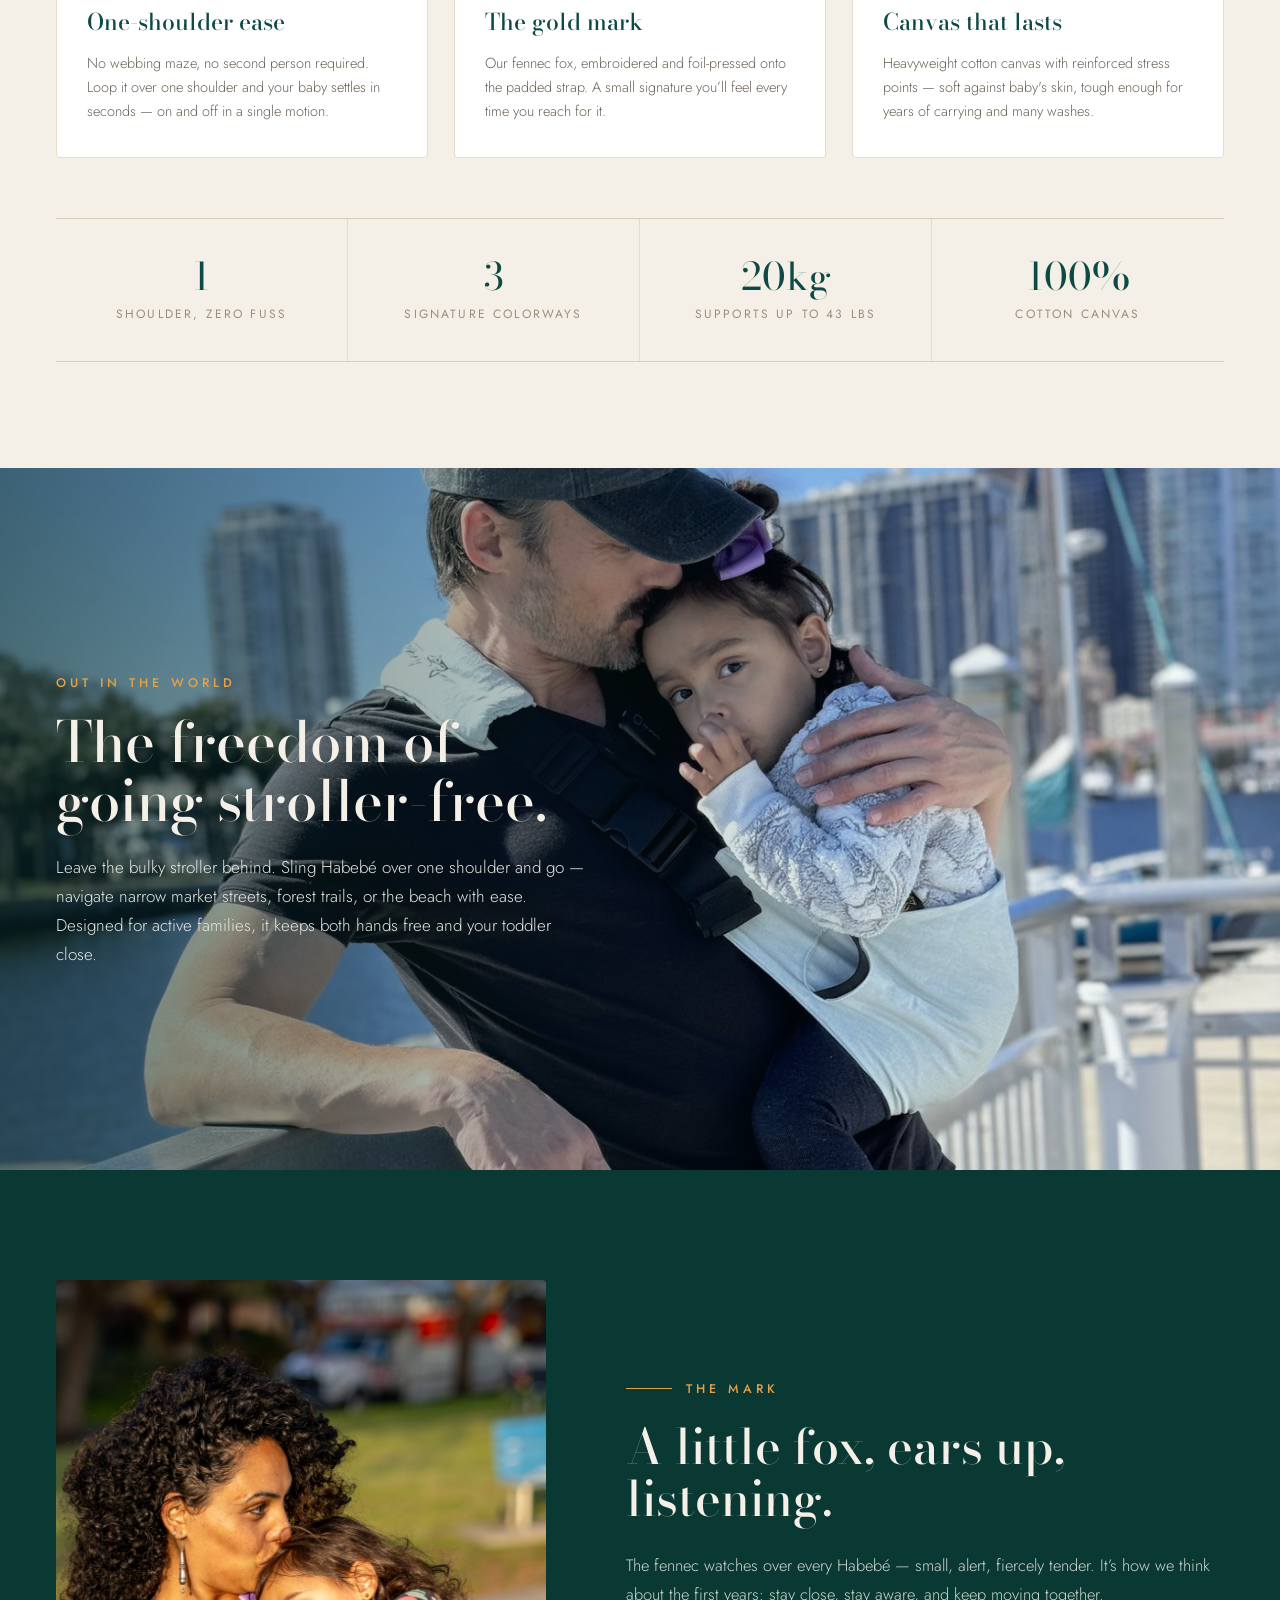
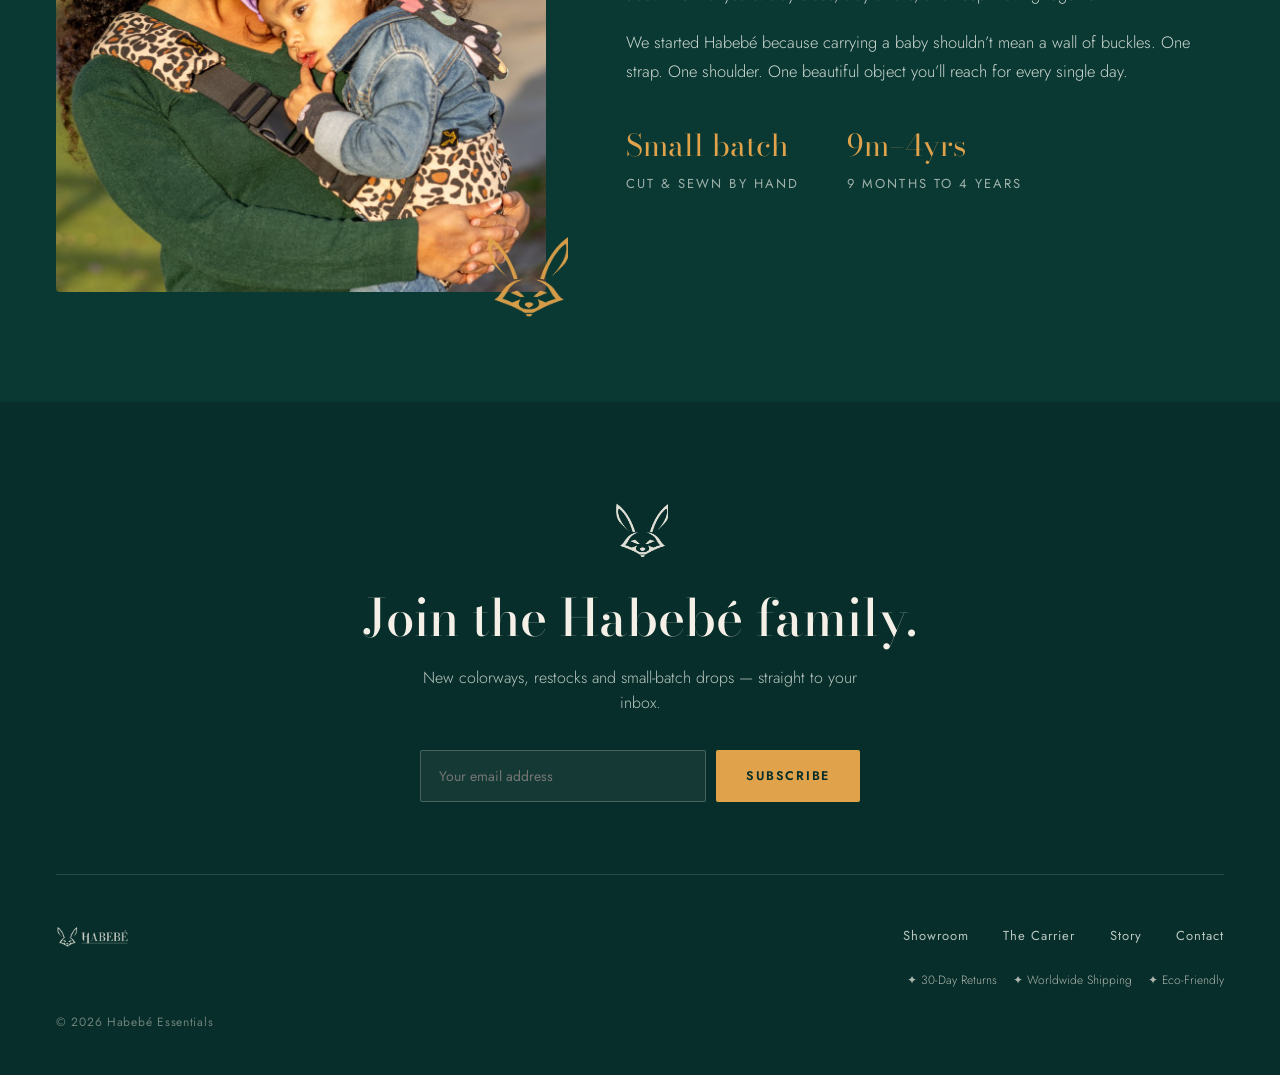
==== commit c735a194: "Optimize SEO metadata and copy for 'toddler sling carrier' keywords" ====
--- a/index.html
+++ b/index.html
@@ -12,8 +12,8 @@
     gtag('config', 'G-CSY55SZC2Z');
   </script>
   <meta name="viewport" content="width=device-width, initial-scale=1.0">
-  <title>Habebé Essentials | Premium Sling Baby Carriers</title>
-  <meta name="description" content="Carry them close, keep your hands free. Discover the Habebé one-shoulder sling baby carrier, crafted in small batches from 100% natural cotton canvas.">
+  <title>Habebé Essentials | Premium Sling Baby Carrier for Toddlers</title>
+  <meta name="description" content="Need a baby carrier for a toddler? The Habebé one-shoulder sling baby carrier is the perfect toddler carrier. Keep hands free with our 100% natural cotton sling.">
   <link rel="icon" type="image/x-icon" href="images/favicon.ico">
   <link rel="icon" type="image/png" sizes="32x32" href="images/favicon.png">
   <link rel="apple-touch-icon" sizes="180x180" href="images/favicon.png">
@@ -24,7 +24,7 @@
     "@type": "Product",
     "name": "Habebé Essentials – Wildheart Leopard",
     "image": ["https://habebeessentials.com/images/prnt-copy.png"],
-    "description": "One‑shoulder baby carrier supporting up to 20 kg (43 lb), suitable for 9 months–4 years, made from 100 % natural cotton canvas. No buckles, zero fuss.",
+    "description": "The perfect sling baby carrier for a toddler. Supporting up to 20 kg (43 lb) and suitable for 9 months to 4 years. Made from 100 % natural cotton canvas. No buckles, zero fuss.",
     "sku": "HB-WL-01",
     "brand": {"@type": "Brand", "name": "Habebé Essentials"},
     "offers": {
@@ -91,7 +91,7 @@
           <span class="hero-tag-text">Hands-free closeness</span>
         </div>
         <h1 class="hero-title">Carry them<br><em style="font-style:italic;font-weight:400;">close</em>, keep your hands free.</h1>
-        <p class="hero-desc">The Habebé one-shoulder baby carrier — a single, beautifully made sling that holds your little one against your heart and your day in your hands.</p>
+        <p class="hero-desc">Looking for a baby carrier for a toddler? The Habebé one-shoulder sling baby carrier is a beautifully made sling that holds your growing child against your heart and your day in your hands.</p>
         <p class="hero-suitability"><strong>Suitable from 9 months to 4 years</strong> (Max 20 kg / 43 lbs)</p>
         <div class="hero-actions">
           <a href="#showroom" class="btn-hero-primary">Enter the showroom →</a>
